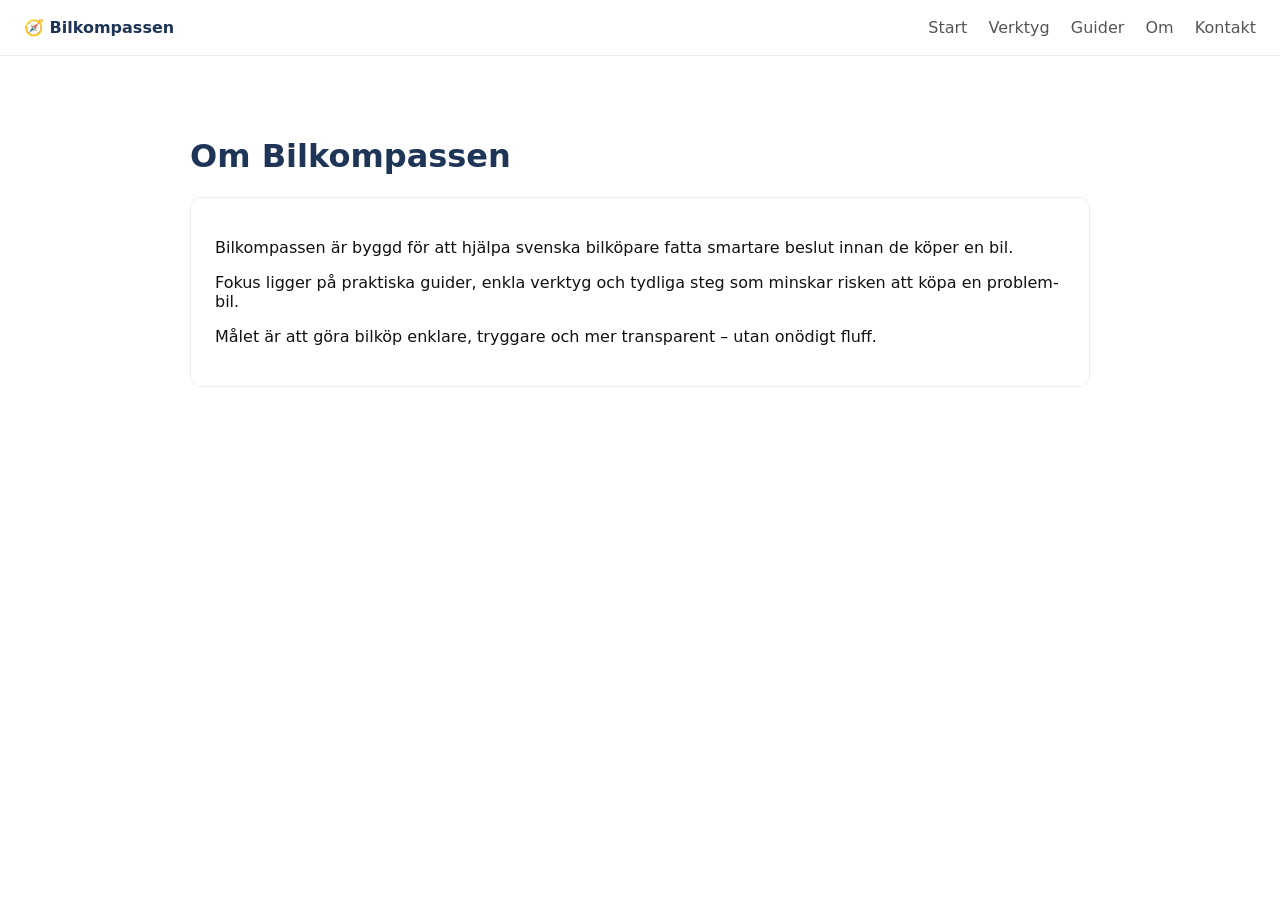
==== about.html @ 2549f486 "Create about.html" ====
<!doctype html>
<html lang="sv">
<head>
<meta charset="utf-8">
<meta name="viewport" content="width=device-width,initial-scale=1">
<title>Om – Bilkompassen</title>

<style>
body{
  margin:0;
  font-family:system-ui,Segoe UI,Arial;
  background:#fff;
  color:#111;
}
header{
  padding:18px 24px;
  border-bottom:1px solid #eee;
  display:flex;
  justify-content:space-between;
  align-items:center;
}
.logo{
  font-weight:700;
  color:#1E3557;
}
nav a{
  margin-left:16px;
  text-decoration:none;
  color:#555;
}
.container{
  max-width:900px;
  margin:40px auto;
  padding:20px;
}
h1{
  color:#1E3557;
}
.card{
  border:1px solid #eee;
  padding:24px;
  border-radius:10px;
  margin-top:20px;
}
</style>
</head>

<body>

<header>
  <div class="logo">🧭 Bilkompassen</div>
  <nav>
    <a href="index.html">Start</a>
    <a href="verktyg.html">Verktyg</a>
    <a href="guider.html">Guider</a>
    <a href="about.html">Om</a>
    <a href="contact.html">Kontakt</a>
  </nav>
</header>

<div class="container">

<h1>Om Bilkompassen</h1>

<div class="card">
<p>
Bilkompassen är byggd för att hjälpa svenska bilköpare fatta smartare beslut
innan de köper en bil.
</p>

<p>
Fokus ligger på praktiska guider, enkla verktyg och tydliga steg som minskar
risken att köpa en problem-bil.
</p>

<p>
Målet är att göra bilköp enklare, tryggare och mer transparent – utan onödigt
fluff.
</p>
</div>

</div>

</body>
</html>
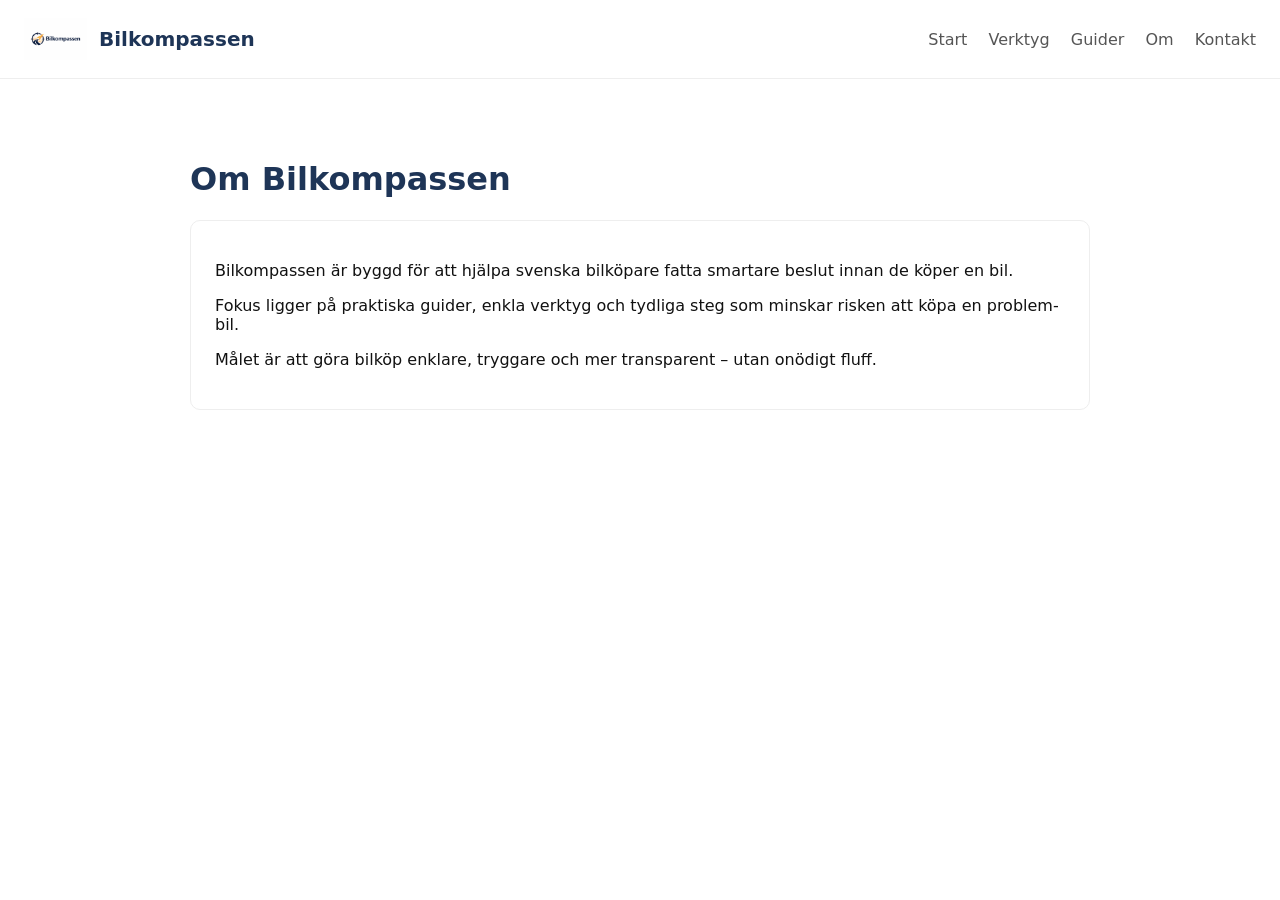
==== commit 12db46ac: "Update about.html" ====
--- a/about.html
+++ b/about.html
@@ -12,6 +12,7 @@
   background:#fff;
   color:#111;
 }
+
 header{
   padding:18px 24px;
   border-bottom:1px solid #eee;
@@ -19,23 +20,42 @@
   justify-content:space-between;
   align-items:center;
 }
-.logo{
+
+/* LOGO */
+.logo-wrap{
+  display:flex;
+  align-items:center;
+  gap:12px;
+  text-decoration:none;
+}
+
+.logo-img{
+  height:42px;
+  width:auto;
+}
+
+.logo-text{
   font-weight:700;
   color:#1E3557;
+  font-size:20px;
 }
+
 nav a{
   margin-left:16px;
   text-decoration:none;
   color:#555;
 }
+
 .container{
   max-width:900px;
   margin:40px auto;
   padding:20px;
 }
+
 h1{
   color:#1E3557;
 }
+
 .card{
   border:1px solid #eee;
   padding:24px;
@@ -48,7 +68,13 @@
 <body>
 
 <header>
-  <div class="logo">🧭 Bilkompassen</div>
+
+  <!-- LOGO -->
+  <a href="index.html" class="logo-wrap">
+    <img src="logo_trimmed.png" alt="Bilkompassen logo" class="logo-img">
+    <div class="logo-text">Bilkompassen</div>
+  </a>
+
   <nav>
     <a href="index.html">Start</a>
     <a href="verktyg.html">Verktyg</a>
@@ -56,6 +82,7 @@
     <a href="about.html">Om</a>
     <a href="contact.html">Kontakt</a>
   </nav>
+
 </header>
 
 <div class="container">
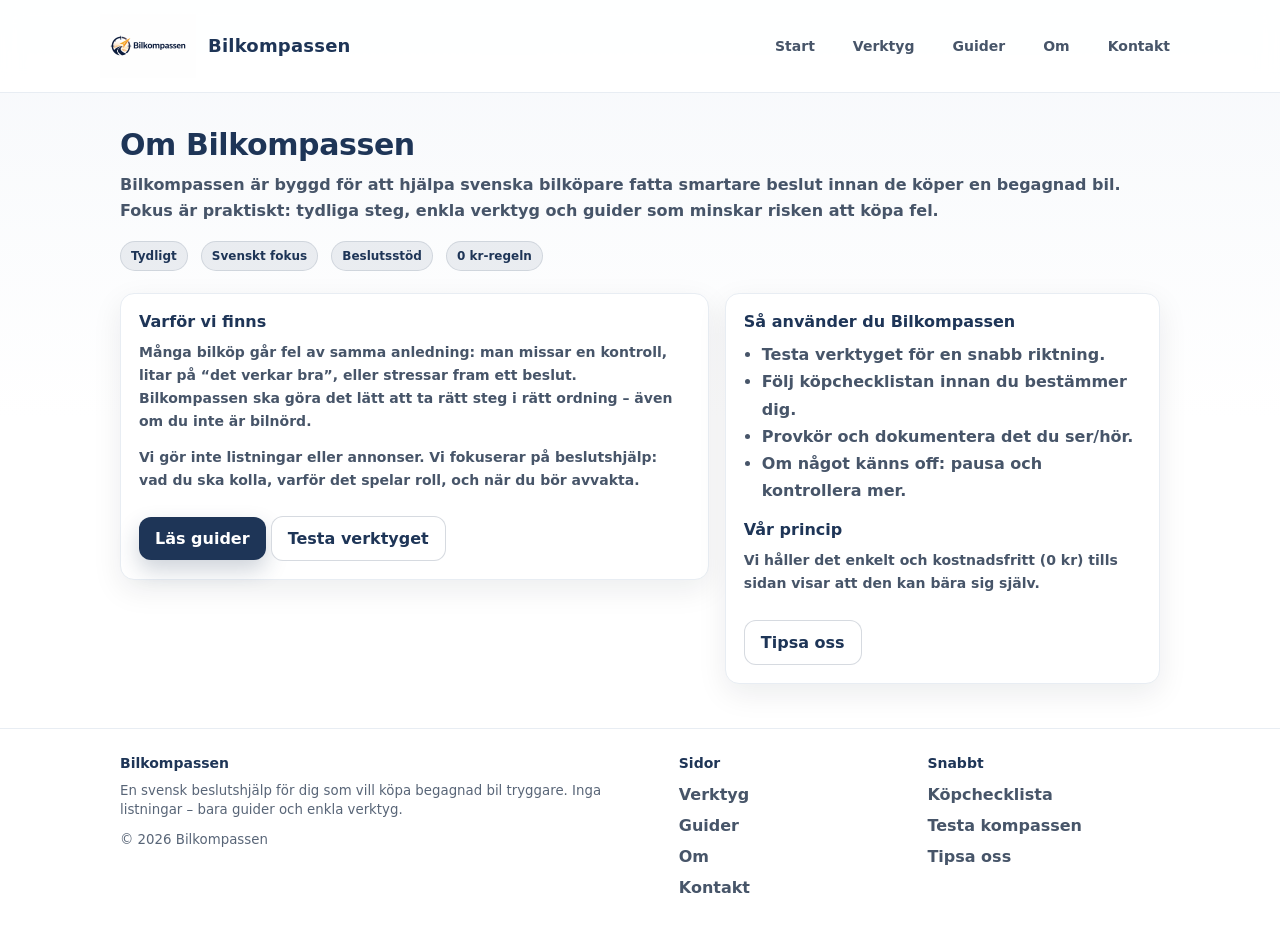
==== commit bc374419: "Update about.html" ====
--- a/about.html
+++ b/about.html
@@ -5,108 +5,434 @@
 <meta name="viewport" content="width=device-width,initial-scale=1">
 <title>Om – Bilkompassen</title>
 
+<!-- FAVICON (add files later: favicon.ico + icon-192.png + icon-512.png) -->
+<link rel="icon" href="favicon.ico">
+<link rel="apple-touch-icon" href="icon-192.png">
+<link rel="manifest" href="site.webmanifest">
+
 <style>
+:root{
+  --ink:#0f172a;
+  --muted:#475569;
+  --brand:#1E3557;
+  --accent:#E6A23C;
+  --line:#e8edf3;
+  --bg:#ffffff;
+  --soft:#f6f8fb;
+  --card:#ffffff;
+  --shadow: 0 10px 30px rgba(15,23,42,.08);
+  --radius:14px;
+}
+
+*{ box-sizing:border-box; }
 body{
   margin:0;
   font-family:system-ui,Segoe UI,Arial;
-  background:#fff;
-  color:#111;
-}
-
-header{
-  padding:18px 24px;
-  border-bottom:1px solid #eee;
+  background:linear-gradient(180deg, var(--soft) 0%, var(--bg) 45%);
+  color:var(--ink);
+}
+
+.container{
+  max-width:1080px;
+  margin:0 auto;
+  padding:0 20px;
+}
+
+/* HEADER */
+.site-header{
+  position:sticky;
+  top:0;
+  z-index:50;
+  background:rgba(255,255,255,.9);
+  backdrop-filter:saturate(140%) blur(10px);
+  border-bottom:1px solid var(--line);
+}
+
+.header-inner{
   display:flex;
+  align-items:center;
   justify-content:space-between;
-  align-items:center;
-}
-
-/* LOGO */
+  padding:14px 0;
+  gap:14px;
+}
+
 .logo-wrap{
   display:flex;
   align-items:center;
   gap:12px;
   text-decoration:none;
+  min-width: 180px;
 }
 
 .logo-img{
-  height:42px;
+  height:64px;
   width:auto;
+  display:block;
 }
 
 .logo-text{
+  font-weight:800;
+  color:var(--brand);
+  font-size:18px;
+  line-height:1;
+  letter-spacing:.2px;
+}
+
+.nav{
+  display:flex;
+  align-items:center;
+  gap:18px;
+}
+
+.nav a{
+  text-decoration:none;
+  color:var(--muted);
+  font-weight:600;
+  font-size:14px;
+  padding:10px 10px;
+  border-radius:10px;
+}
+
+.nav a:hover{
+  background:var(--soft);
+  color:var(--brand);
+}
+
+/* Burger */
+.burger{
+  display:none;
+  border:1px solid var(--line);
+  background:#fff;
+  border-radius:12px;
+  padding:10px 12px;
+  cursor:pointer;
+  box-shadow:0 6px 18px rgba(15,23,42,.06);
+}
+
+.burger-lines{
+  display:flex;
+  flex-direction:column;
+  gap:5px;
+}
+
+.burger-lines span{
+  width:22px;
+  height:2px;
+  background:var(--brand);
+  display:block;
+  border-radius:2px;
+}
+
+/* Mobile menu panel */
+.mobile-nav{
+  display:none;
+  border-top:1px solid var(--line);
+  background:#fff;
+}
+
+.mobile-nav-inner{
+  padding:12px 0;
+  display:flex;
+  flex-direction:column;
+  gap:6px;
+}
+
+.mobile-nav a{
+  text-decoration:none;
+  color:var(--muted);
   font-weight:700;
-  color:#1E3557;
-  font-size:20px;
-}
-
-nav a{
-  margin-left:16px;
-  text-decoration:none;
-  color:#555;
-}
-
-.container{
-  max-width:900px;
-  margin:40px auto;
-  padding:20px;
-}
-
-h1{
-  color:#1E3557;
+  padding:12px 12px;
+  border-radius:12px;
+}
+
+.mobile-nav a:hover{
+  background:var(--soft);
+  color:var(--brand);
+}
+
+/* PAGE */
+.page{
+  padding:34px 0 44px;
+}
+
+.page-title{
+  margin:0 0 10px;
+  color:var(--brand);
+  font-weight:900;
+  letter-spacing:-.4px;
+  font-size:30px;
+}
+
+.lead{
+  margin:0 0 18px;
+  color:var(--muted);
+  line-height:1.6;
+  font-weight:600;
+}
+
+.grid-2{
+  display:grid;
+  grid-template-columns: 1.15fr .85fr;
+  gap:16px;
+  align-items:start;
 }
 
 .card{
-  border:1px solid #eee;
-  padding:24px;
-  border-radius:10px;
-  margin-top:20px;
+  background:var(--card);
+  border:1px solid var(--line);
+  border-radius:var(--radius);
+  padding:18px;
+  box-shadow:var(--shadow);
+}
+
+.card h2{
+  margin:0 0 10px;
+  color:var(--brand);
+  font-size:16px;
+  font-weight:900;
+}
+
+.card p{
+  margin:0 0 12px;
+  color:var(--muted);
+  line-height:1.65;
+  font-weight:600;
+  font-size:14px;
+}
+
+.card p:last-child{ margin-bottom:0; }
+
+.pill{
+  display:inline-block;
+  font-size:12px;
+  font-weight:900;
+  color:var(--brand);
+  background:rgba(30,53,87,.08);
+  border:1px solid rgba(30,53,87,.12);
+  padding:7px 10px;
+  border-radius:999px;
+  margin:0 8px 8px 0;
+}
+
+.list{
+  margin:10px 0 0;
+  padding-left:18px;
+  line-height:1.7;
+  color:var(--muted);
+  font-weight:600;
+}
+
+.btn{
+  display:inline-flex;
+  align-items:center;
+  justify-content:center;
+  gap:10px;
+  margin-top:12px;
+  padding:12px 16px;
+  background:var(--brand);
+  color:#fff;
+  text-decoration:none;
+  border-radius:12px;
+  font-weight:900;
+  box-shadow:0 10px 22px rgba(30,53,87,.22);
+}
+
+.btn-ghost{
+  display:inline-flex;
+  align-items:center;
+  justify-content:center;
+  gap:10px;
+  margin-top:12px;
+  padding:12px 16px;
+  background:#fff;
+  color:var(--brand);
+  text-decoration:none;
+  border-radius:12px;
+  font-weight:900;
+  border:1px solid rgba(30,53,87,.18);
+}
+
+/* FOOTER */
+.footer{
+  border-top:1px solid var(--line);
+  background:#fff;
+  padding:26px 0;
+  color:var(--muted);
+}
+
+.footer-grid{
+  display:grid;
+  grid-template-columns: 1.4fr .6fr .6fr;
+  gap:16px;
+  align-items:start;
+}
+
+.footer h4{
+  margin:0 0 8px;
+  color:var(--brand);
+  font-size:14px;
+  font-weight:900;
+}
+
+.footer a{
+  color:var(--muted);
+  text-decoration:none;
+  font-weight:700;
+  display:block;
+  padding:6px 0;
+}
+
+.footer a:hover{ color:var(--brand); }
+
+.footer small{
+  display:block;
+  margin-top:10px;
+  opacity:.9;
+  line-height:1.5;
+}
+
+/* Responsive */
+@media (max-width: 920px){
+  .grid-2{ grid-template-columns:1fr; }
+}
+
+@media (max-width: 860px){
+  .nav{ display:none; }
+  .burger{ display:inline-flex; align-items:center; justify-content:center; }
+  .logo-img{ height:58px; }
+}
+
+@media (max-width: 420px){
+  .logo-text{ display:none; }
+  .logo-img{ height:56px; }
 }
 </style>
 </head>
 
 <body>
 
-<header>
-
-  <!-- LOGO -->
-  <a href="index.html" class="logo-wrap">
-    <img src="logo_trimmed.png" alt="Bilkompassen logo" class="logo-img">
-    <div class="logo-text">Bilkompassen</div>
-  </a>
-
-  <nav>
-    <a href="index.html">Start</a>
-    <a href="verktyg.html">Verktyg</a>
-    <a href="guider.html">Guider</a>
-    <a href="about.html">Om</a>
-    <a href="contact.html">Kontakt</a>
-  </nav>
-
+<header class="site-header">
+  <div class="container header-inner">
+    <a href="index.html" class="logo-wrap">
+      <img src="logo_trimmed.png" alt="Bilkompassen logo" class="logo-img">
+      <div class="logo-text">Bilkompassen</div>
+    </a>
+
+    <nav class="nav" aria-label="Huvudmeny">
+      <a href="index.html">Start</a>
+      <a href="verktyg.html">Verktyg</a>
+      <a href="guider.html">Guider</a>
+      <a href="about.html">Om</a>
+      <a href="contact.html">Kontakt</a>
+    </nav>
+
+    <button class="burger" id="burgerBtn" aria-label="Öppna meny" aria-expanded="false">
+      <span class="burger-lines" aria-hidden="true">
+        <span></span><span></span><span></span>
+      </span>
+    </button>
+  </div>
+
+  <div class="mobile-nav" id="mobileNav">
+    <div class="container mobile-nav-inner">
+      <a href="index.html">Start</a>
+      <a href="verktyg.html">Verktyg</a>
+      <a href="guider.html">Guider</a>
+      <a href="about.html">Om</a>
+      <a href="contact.html">Kontakt</a>
+    </div>
+  </div>
 </header>
 
-<div class="container">
-
-<h1>Om Bilkompassen</h1>
-
-<div class="card">
-<p>
-Bilkompassen är byggd för att hjälpa svenska bilköpare fatta smartare beslut
-innan de köper en bil.
-</p>
-
-<p>
-Fokus ligger på praktiska guider, enkla verktyg och tydliga steg som minskar
-risken att köpa en problem-bil.
-</p>
-
-<p>
-Målet är att göra bilköp enklare, tryggare och mer transparent – utan onödigt
-fluff.
-</p>
-</div>
-
-</div>
+<main class="page">
+  <div class="container">
+    <h1 class="page-title">Om Bilkompassen</h1>
+    <p class="lead">Bilkompassen är byggd för att hjälpa svenska bilköpare fatta smartare beslut innan de köper en begagnad bil. Fokus är praktiskt: tydliga steg, enkla verktyg och guider som minskar risken att köpa fel.</p>
+
+    <div style="margin:8px 0 14px;">
+      <span class="pill">Tydligt</span>
+      <span class="pill">Svenskt fokus</span>
+      <span class="pill">Beslutsstöd</span>
+      <span class="pill">0 kr-regeln</span>
+    </div>
+
+    <div class="grid-2">
+      <section class="card">
+        <h2>Varför vi finns</h2>
+        <p>
+          Många bilköp går fel av samma anledning: man missar en kontroll, litar på “det verkar bra”, eller stressar fram ett beslut.
+          Bilkompassen ska göra det lätt att ta rätt steg i rätt ordning – även om du inte är bilnörd.
+        </p>
+        <p>
+          Vi gör inte listningar eller annonser. Vi fokuserar på beslutshjälp: vad du ska kolla, varför det spelar roll, och när du bör avvakta.
+        </p>
+
+        <a class="btn" href="guider.html">Läs guider</a>
+        <a class="btn-ghost" href="verktyg.html">Testa verktyget</a>
+      </section>
+
+      <aside class="card">
+        <h2>Så använder du Bilkompassen</h2>
+        <ul class="list">
+          <li>Testa verktyget för en snabb riktning.</li>
+          <li>Följ köpchecklistan innan du bestämmer dig.</li>
+          <li>Provkör och dokumentera det du ser/hör.</li>
+          <li>Om något känns off: pausa och kontrollera mer.</li>
+        </ul>
+
+        <h2 style="margin-top:16px;">Vår princip</h2>
+        <p>
+          Vi håller det enkelt och kostnadsfritt (0 kr) tills sidan visar att den kan bära sig själv.
+        </p>
+
+        <a class="btn-ghost" href="contact.html">Tipsa oss</a>
+      </aside>
+    </div>
+  </div>
+</main>
+
+<footer class="footer">
+  <div class="container footer-grid">
+    <div>
+      <h4>Bilkompassen</h4>
+      <small>
+        En svensk beslutshjälp för dig som vill köpa begagnad bil tryggare.
+        Inga listningar – bara guider och enkla verktyg.
+      </small>
+      <small>© <span id="year"></span> Bilkompassen</small>
+    </div>
+
+    <div>
+      <h4>Sidor</h4>
+      <a href="verktyg.html">Verktyg</a>
+      <a href="guider.html">Guider</a>
+      <a href="about.html">Om</a>
+      <a href="contact.html">Kontakt</a>
+    </div>
+
+    <div>
+      <h4>Snabbt</h4>
+      <a href="guider.html">Köpchecklista</a>
+      <a href="verktyg.html">Testa kompassen</a>
+      <a href="contact.html">Tipsa oss</a>
+    </div>
+  </div>
+</footer>
+
+<script>
+/* Burger toggle */
+const burgerBtn = document.getElementById("burgerBtn");
+const mobileNav = document.getElementById("mobileNav");
+
+burgerBtn.addEventListener("click", () => {
+  const isOpen = mobileNav.style.display === "block";
+  mobileNav.style.display = isOpen ? "none" : "block";
+  burgerBtn.setAttribute("aria-expanded", String(!isOpen));
+});
+
+/* Footer year */
+document.getElementById("year").textContent = new Date().getFullYear();
+</script>
 
 </body>
 </html>
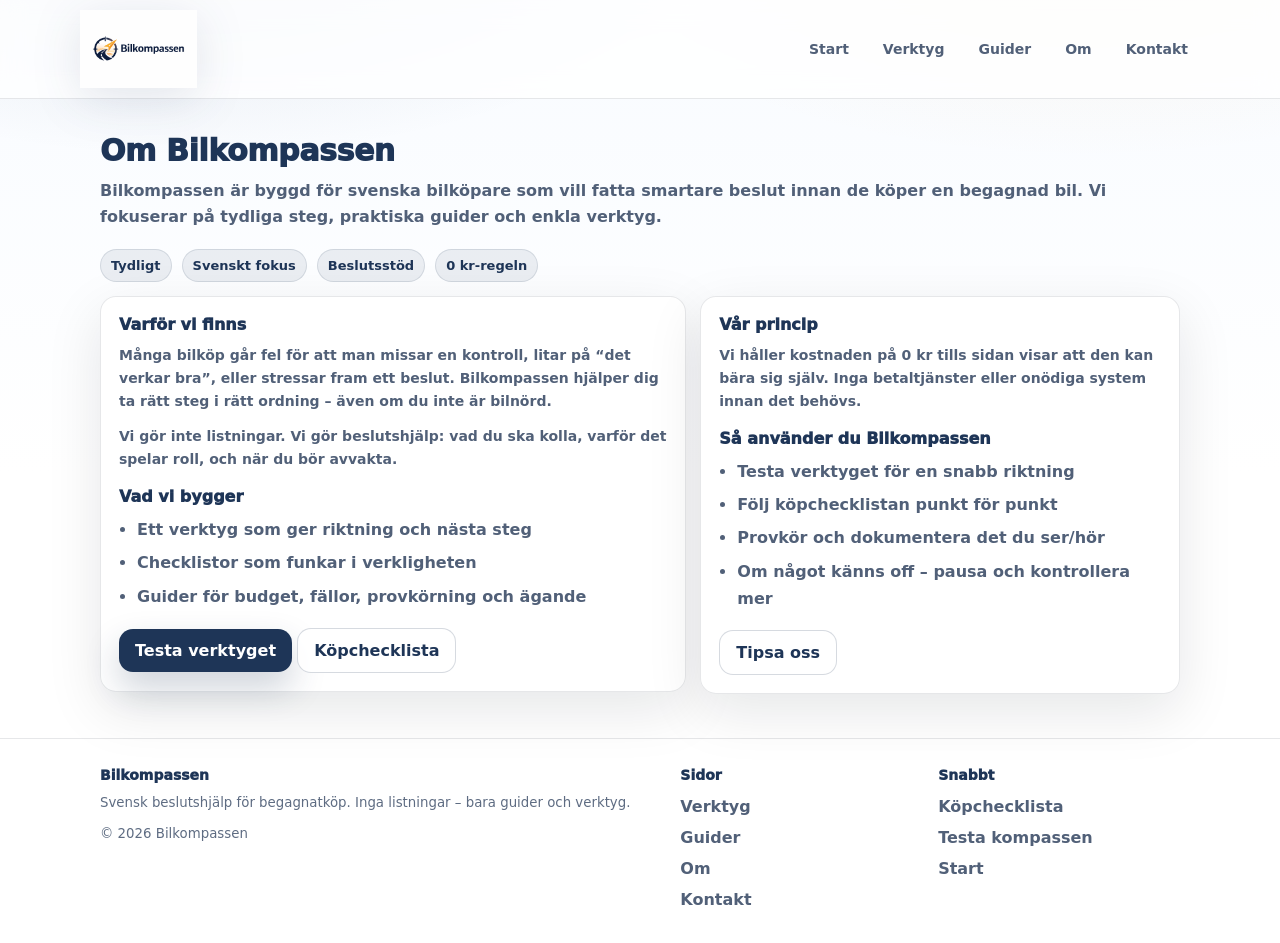
==== commit e1d27c69: "Update about.html" ====
--- a/about.html
+++ b/about.html
@@ -5,307 +5,153 @@
 <meta name="viewport" content="width=device-width,initial-scale=1">
 <title>Om – Bilkompassen</title>
 
-<!-- FAVICON (add files later: favicon.ico + icon-192.png + icon-512.png) -->
 <link rel="icon" href="favicon.ico">
 <link rel="apple-touch-icon" href="icon-192.png">
 <link rel="manifest" href="site.webmanifest">
 
 <style>
 :root{
-  --ink:#0f172a;
-  --muted:#475569;
+  --ink:#0b1220;
+  --muted:#516078;
   --brand:#1E3557;
   --accent:#E6A23C;
-  --line:#e8edf3;
-  --bg:#ffffff;
-  --soft:#f6f8fb;
-  --card:#ffffff;
-  --shadow: 0 10px 30px rgba(15,23,42,.08);
-  --radius:14px;
+  --line:rgba(15,23,42,.10);
+  --shadow: 0 18px 55px rgba(10,18,32,.10);
+  --radius:16px;
 }
 
 *{ box-sizing:border-box; }
 body{
   margin:0;
-  font-family:system-ui,Segoe UI,Arial;
-  background:linear-gradient(180deg, var(--soft) 0%, var(--bg) 45%);
+  font-family:system-ui,-apple-system,Segoe UI,Arial;
   color:var(--ink);
-}
-
-.container{
-  max-width:1080px;
-  margin:0 auto;
-  padding:0 20px;
-}
+  background:
+    radial-gradient(900px 420px at 15% -10%, rgba(30,53,87,.12), transparent 60%),
+    radial-gradient(900px 420px at 85% -10%, rgba(230,162,60,.10), transparent 60%),
+    linear-gradient(180deg, #f8fbff 0%, #ffffff 50%);
+}
+.container{ max-width:1120px; margin:0 auto; padding:0 20px; }
 
 /* HEADER */
 .site-header{
-  position:sticky;
-  top:0;
-  z-index:50;
-  background:rgba(255,255,255,.9);
-  backdrop-filter:saturate(140%) blur(10px);
+  position:sticky; top:0; z-index:50;
+  background:rgba(255,255,255,.82);
+  backdrop-filter:saturate(160%) blur(12px);
   border-bottom:1px solid var(--line);
 }
-
 .header-inner{
-  display:flex;
-  align-items:center;
-  justify-content:space-between;
-  padding:14px 0;
-  gap:14px;
-}
-
-.logo-wrap{
-  display:flex;
-  align-items:center;
-  gap:12px;
-  text-decoration:none;
-  min-width: 180px;
-}
-
+  display:flex; align-items:center; justify-content:space-between;
+  padding:10px 0; gap:14px;
+}
+.logo-wrap{ display:flex; align-items:center; text-decoration:none; }
 .logo-img{
-  height:64px;
-  width:auto;
-  display:block;
-}
-
-.logo-text{
-  font-weight:800;
-  color:var(--brand);
-  font-size:18px;
-  line-height:1;
-  letter-spacing:.2px;
-}
-
-.nav{
-  display:flex;
-  align-items:center;
-  gap:18px;
-}
-
+  height:78px; width:auto; display:block;
+  filter: drop-shadow(0 10px 24px rgba(30,53,87,.12));
+}
+.nav{ display:flex; align-items:center; gap:10px; }
 .nav a{
   text-decoration:none;
   color:var(--muted);
-  font-weight:600;
+  font-weight:700;
   font-size:14px;
-  padding:10px 10px;
-  border-radius:10px;
-}
-
-.nav a:hover{
-  background:var(--soft);
-  color:var(--brand);
-}
-
-/* Burger */
+  padding:10px 12px;
+  border-radius:12px;
+  transition:.15s ease;
+}
+.nav a:hover{ background: rgba(30,53,87,.08); color:var(--brand); transform: translateY(-1px); }
+
 .burger{
   display:none;
   border:1px solid var(--line);
   background:#fff;
-  border-radius:12px;
+  border-radius:14px;
   padding:10px 12px;
   cursor:pointer;
-  box-shadow:0 6px 18px rgba(15,23,42,.06);
-}
-
-.burger-lines{
-  display:flex;
-  flex-direction:column;
-  gap:5px;
-}
-
-.burger-lines span{
-  width:22px;
-  height:2px;
-  background:var(--brand);
-  display:block;
-  border-radius:2px;
-}
-
-/* Mobile menu panel */
-.mobile-nav{
-  display:none;
-  border-top:1px solid var(--line);
-  background:#fff;
-}
-
-.mobile-nav-inner{
-  padding:12px 0;
-  display:flex;
-  flex-direction:column;
-  gap:6px;
-}
-
+  box-shadow: 0 10px 26px rgba(10,18,32,.08);
+}
+.burger-lines{ display:flex; flex-direction:column; gap:5px; }
+.burger-lines span{ width:22px; height:2px; background:var(--brand); border-radius:2px; display:block; }
+
+.mobile-nav{ display:none; border-top:1px solid var(--line); background:#fff; }
+.mobile-nav-inner{ padding:12px 0; display:flex; flex-direction:column; gap:6px; }
 .mobile-nav a{
-  text-decoration:none;
-  color:var(--muted);
-  font-weight:700;
-  padding:12px 12px;
-  border-radius:12px;
-}
-
-.mobile-nav a:hover{
-  background:var(--soft);
-  color:var(--brand);
-}
+  text-decoration:none; color:var(--muted); font-weight:800;
+  padding:12px 12px; border-radius:14px;
+}
+.mobile-nav a:hover{ background:rgba(30,53,87,.08); color:var(--brand); }
 
 /* PAGE */
-.page{
-  padding:34px 0 44px;
-}
-
-.page-title{
-  margin:0 0 10px;
-  color:var(--brand);
-  font-weight:900;
-  letter-spacing:-.4px;
-  font-size:30px;
-}
-
-.lead{
-  margin:0 0 18px;
-  color:var(--muted);
-  line-height:1.6;
-  font-weight:600;
-}
-
-.grid-2{
-  display:grid;
-  grid-template-columns: 1.15fr .85fr;
-  gap:16px;
-  align-items:start;
-}
-
+.page{ padding:34px 0 44px; }
+.page-title{ margin:0 0 10px; color:var(--brand); font-weight:1000; letter-spacing:-.4px; font-size:30px; }
+.lead{ margin:0 0 18px; color:var(--muted); line-height:1.65; font-weight:650; }
+
+.grid-2{ display:grid; grid-template-columns: 1.1fr .9fr; gap:14px; align-items:start; }
 .card{
-  background:var(--card);
+  background: rgba(255,255,255,.92);
   border:1px solid var(--line);
   border-radius:var(--radius);
   padding:18px;
-  box-shadow:var(--shadow);
-}
-
-.card h2{
-  margin:0 0 10px;
-  color:var(--brand);
-  font-size:16px;
-  font-weight:900;
-}
-
-.card p{
-  margin:0 0 12px;
-  color:var(--muted);
-  line-height:1.65;
-  font-weight:600;
-  font-size:14px;
-}
-
+  box-shadow: var(--shadow);
+}
+.card h2{ margin:0 0 10px; color:var(--brand); font-size:16px; font-weight:1000; }
+.card p{ margin:0 0 12px; color:var(--muted); line-height:1.65; font-weight:650; font-size:14px; }
 .card p:last-child{ margin-bottom:0; }
 
+.pill-row{ display:flex; flex-wrap:wrap; gap:10px; margin:10px 0 14px; }
 .pill{
-  display:inline-block;
-  font-size:12px;
+  font-size:13px;
   font-weight:900;
   color:var(--brand);
-  background:rgba(30,53,87,.08);
+  background: rgba(30,53,87,.08);
   border:1px solid rgba(30,53,87,.12);
-  padding:7px 10px;
+  padding:8px 10px;
   border-radius:999px;
-  margin:0 8px 8px 0;
-}
-
-.list{
-  margin:10px 0 0;
-  padding-left:18px;
-  line-height:1.7;
-  color:var(--muted);
-  font-weight:600;
-}
+}
+
+ul{ margin:10px 0 0; padding-left:18px; line-height:1.7; color:var(--muted); font-weight:650; }
+li{ margin:6px 0; }
 
 .btn{
-  display:inline-flex;
-  align-items:center;
-  justify-content:center;
-  gap:10px;
+  display:inline-flex; align-items:center; justify-content:center; gap:10px;
   margin-top:12px;
   padding:12px 16px;
-  background:var(--brand);
+  background: var(--brand);
   color:#fff;
   text-decoration:none;
-  border-radius:12px;
+  border-radius:14px;
   font-weight:900;
-  box-shadow:0 10px 22px rgba(30,53,87,.22);
-}
+  box-shadow: 0 16px 34px rgba(30,53,87,.22);
+  transition: transform .15s ease;
+}
+.btn:hover{ transform: translateY(-1px); }
 
 .btn-ghost{
-  display:inline-flex;
-  align-items:center;
-  justify-content:center;
-  gap:10px;
+  display:inline-flex; align-items:center; justify-content:center; gap:10px;
   margin-top:12px;
   padding:12px 16px;
-  background:#fff;
-  color:var(--brand);
+  background: rgba(255,255,255,.85);
+  color: var(--brand);
   text-decoration:none;
-  border-radius:12px;
+  border-radius:14px;
   font-weight:900;
   border:1px solid rgba(30,53,87,.18);
 }
 
 /* FOOTER */
-.footer{
-  border-top:1px solid var(--line);
-  background:#fff;
-  padding:26px 0;
-  color:var(--muted);
-}
-
-.footer-grid{
-  display:grid;
-  grid-template-columns: 1.4fr .6fr .6fr;
-  gap:16px;
-  align-items:start;
-}
-
-.footer h4{
-  margin:0 0 8px;
-  color:var(--brand);
-  font-size:14px;
-  font-weight:900;
-}
-
-.footer a{
-  color:var(--muted);
-  text-decoration:none;
-  font-weight:700;
-  display:block;
-  padding:6px 0;
-}
-
+.footer{ border-top:1px solid var(--line); background: rgba(255,255,255,.86); padding:28px 0; }
+.footer-grid{ display:grid; grid-template-columns: 1.4fr .6fr .6fr; gap:16px; }
+.footer h4{ margin:0 0 8px; color:var(--brand); font-size:14px; font-weight:1000; }
+.footer a{ color:var(--muted); text-decoration:none; font-weight:800; display:block; padding:6px 0; }
 .footer a:hover{ color:var(--brand); }
-
-.footer small{
-  display:block;
-  margin-top:10px;
-  opacity:.9;
-  line-height:1.5;
-}
+.footer small{ display:block; margin-top:10px; opacity:.92; line-height:1.55; color:var(--muted); }
 
 /* Responsive */
-@media (max-width: 920px){
-  .grid-2{ grid-template-columns:1fr; }
-}
-
+@media (max-width: 920px){ .grid-2{ grid-template-columns:1fr; } }
 @media (max-width: 860px){
-  .nav{ display:none; }
-  .burger{ display:inline-flex; align-items:center; justify-content:center; }
-  .logo-img{ height:58px; }
-}
-
-@media (max-width: 420px){
-  .logo-text{ display:none; }
-  .logo-img{ height:56px; }
-}
+  .nav{ display:none; } .burger{ display:inline-flex; }
+  .logo-img{ height:72px; }
+}
+@media (max-width: 420px){ .logo-img{ height:68px; } }
 </style>
 </head>
 
@@ -313,9 +159,8 @@
 
 <header class="site-header">
   <div class="container header-inner">
-    <a href="index.html" class="logo-wrap">
-      <img src="logo_trimmed.png" alt="Bilkompassen logo" class="logo-img">
-      <div class="logo-text">Bilkompassen</div>
+    <a href="index.html" class="logo-wrap" aria-label="Bilkompassen hem">
+      <img src="logo_trimmed.png" alt="Bilkompassen" class="logo-img">
     </a>
 
     <nav class="nav" aria-label="Huvudmeny">
@@ -347,9 +192,9 @@
 <main class="page">
   <div class="container">
     <h1 class="page-title">Om Bilkompassen</h1>
-    <p class="lead">Bilkompassen är byggd för att hjälpa svenska bilköpare fatta smartare beslut innan de köper en begagnad bil. Fokus är praktiskt: tydliga steg, enkla verktyg och guider som minskar risken att köpa fel.</p>
-
-    <div style="margin:8px 0 14px;">
+    <p class="lead">Bilkompassen är byggd för svenska bilköpare som vill fatta smartare beslut innan de köper en begagnad bil. Vi fokuserar på tydliga steg, praktiska guider och enkla verktyg.</p>
+
+    <div class="pill-row">
       <span class="pill">Tydligt</span>
       <span class="pill">Svenskt fokus</span>
       <span class="pill">Beslutsstöd</span>
@@ -360,30 +205,38 @@
       <section class="card">
         <h2>Varför vi finns</h2>
         <p>
-          Många bilköp går fel av samma anledning: man missar en kontroll, litar på “det verkar bra”, eller stressar fram ett beslut.
-          Bilkompassen ska göra det lätt att ta rätt steg i rätt ordning – även om du inte är bilnörd.
+          Många bilköp går fel för att man missar en kontroll, litar på “det verkar bra”, eller stressar fram ett beslut.
+          Bilkompassen hjälper dig ta rätt steg i rätt ordning – även om du inte är bilnörd.
         </p>
         <p>
-          Vi gör inte listningar eller annonser. Vi fokuserar på beslutshjälp: vad du ska kolla, varför det spelar roll, och när du bör avvakta.
+          Vi gör inte listningar. Vi gör beslutshjälp: vad du ska kolla, varför det spelar roll, och när du bör avvakta.
         </p>
 
-        <a class="btn" href="guider.html">Läs guider</a>
-        <a class="btn-ghost" href="verktyg.html">Testa verktyget</a>
+        <h2 style="margin-top:16px;">Vad vi bygger</h2>
+        <ul>
+          <li>Ett verktyg som ger riktning och nästa steg</li>
+          <li>Checklistor som funkar i verkligheten</li>
+          <li>Guider för budget, fällor, provkörning och ägande</li>
+        </ul>
+
+        <a class="btn" href="verktyg.html">Testa verktyget</a>
+        <a class="btn-ghost" href="guider.html">Köpchecklista</a>
       </section>
 
       <aside class="card">
-        <h2>Så använder du Bilkompassen</h2>
-        <ul class="list">
-          <li>Testa verktyget för en snabb riktning.</li>
-          <li>Följ köpchecklistan innan du bestämmer dig.</li>
-          <li>Provkör och dokumentera det du ser/hör.</li>
-          <li>Om något känns off: pausa och kontrollera mer.</li>
+        <h2>Vår princip</h2>
+        <p>
+          Vi håller kostnaden på 0 kr tills sidan visar att den kan bära sig själv.
+          Inga betaltjänster eller onödiga system innan det behövs.
+        </p>
+
+        <h2 style="margin-top:16px;">Så använder du Bilkompassen</h2>
+        <ul>
+          <li>Testa verktyget för en snabb riktning</li>
+          <li>Följ köpchecklistan punkt för punkt</li>
+          <li>Provkör och dokumentera det du ser/hör</li>
+          <li>Om något känns off – pausa och kontrollera mer</li>
         </ul>
-
-        <h2 style="margin-top:16px;">Vår princip</h2>
-        <p>
-          Vi håller det enkelt och kostnadsfritt (0 kr) tills sidan visar att den kan bära sig själv.
-        </p>
 
         <a class="btn-ghost" href="contact.html">Tipsa oss</a>
       </aside>
@@ -395,13 +248,9 @@
   <div class="container footer-grid">
     <div>
       <h4>Bilkompassen</h4>
-      <small>
-        En svensk beslutshjälp för dig som vill köpa begagnad bil tryggare.
-        Inga listningar – bara guider och enkla verktyg.
-      </small>
+      <small>Svensk beslutshjälp för begagnatköp. Inga listningar – bara guider och verktyg.</small>
       <small>© <span id="year"></span> Bilkompassen</small>
     </div>
-
     <div>
       <h4>Sidor</h4>
       <a href="verktyg.html">Verktyg</a>
@@ -409,28 +258,23 @@
       <a href="about.html">Om</a>
       <a href="contact.html">Kontakt</a>
     </div>
-
     <div>
       <h4>Snabbt</h4>
       <a href="guider.html">Köpchecklista</a>
       <a href="verktyg.html">Testa kompassen</a>
-      <a href="contact.html">Tipsa oss</a>
+      <a href="index.html">Start</a>
     </div>
   </div>
 </footer>
 
 <script>
-/* Burger toggle */
 const burgerBtn = document.getElementById("burgerBtn");
 const mobileNav = document.getElementById("mobileNav");
-
 burgerBtn.addEventListener("click", () => {
   const isOpen = mobileNav.style.display === "block";
   mobileNav.style.display = isOpen ? "none" : "block";
   burgerBtn.setAttribute("aria-expanded", String(!isOpen));
 });
-
-/* Footer year */
 document.getElementById("year").textContent = new Date().getFullYear();
 </script>
 
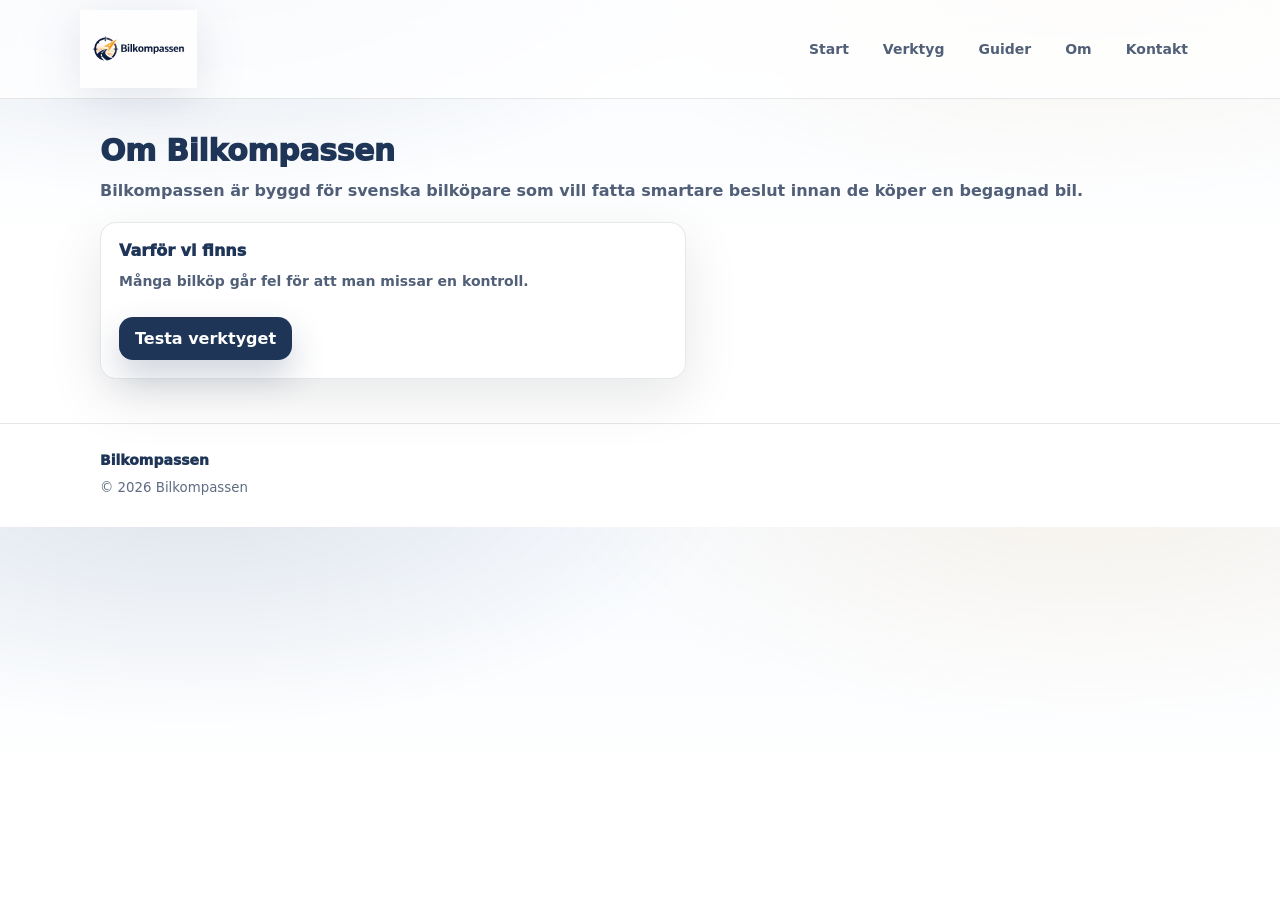
==== commit 126e6a52: "Update about.html" ====
--- a/about.html
+++ b/about.html
@@ -5,9 +5,11 @@
 <meta name="viewport" content="width=device-width,initial-scale=1">
 <title>Om – Bilkompassen</title>
 
-<link rel="icon" href="favicon.ico">
-<link rel="apple-touch-icon" href="icon-192.png">
-<link rel="manifest" href="site.webmanifest">
+<link rel="icon" href="/favicon.ico" sizes="any">
+<link rel="icon" type="image/png" href="/icon-192.png">
+<link rel="apple-touch-icon" href="/icon-192.png">
+<link rel="manifest" href="/site.webmanifest">
+<meta name="theme-color" content="#1E3557">
 
 <style>
 :root{
@@ -72,7 +74,13 @@
 .burger-lines{ display:flex; flex-direction:column; gap:5px; }
 .burger-lines span{ width:22px; height:2px; background:var(--brand); border-radius:2px; display:block; }
 
-.mobile-nav{ display:none; border-top:1px solid var(--line); background:#fff; }
+.mobile-nav{
+  display:none;
+  border-top:1px solid var(--line);
+  background:#fff;
+}
+.mobile-nav.open{ display:block; }
+
 .mobile-nav-inner{ padding:12px 0; display:flex; flex-direction:column; gap:6px; }
 .mobile-nav a{
   text-decoration:none; color:var(--muted); font-weight:800;
@@ -145,7 +153,6 @@
 .footer a:hover{ color:var(--brand); }
 .footer small{ display:block; margin-top:10px; opacity:.92; line-height:1.55; color:var(--muted); }
 
-/* Responsive */
 @media (max-width: 920px){ .grid-2{ grid-template-columns:1fr; } }
 @media (max-width: 860px){
   .nav{ display:none; } .burger{ display:inline-flex; }
@@ -159,11 +166,11 @@
 
 <header class="site-header">
   <div class="container header-inner">
-    <a href="index.html" class="logo-wrap" aria-label="Bilkompassen hem">
+    <a href="index.html" class="logo-wrap">
       <img src="logo_trimmed.png" alt="Bilkompassen" class="logo-img">
     </a>
 
-    <nav class="nav" aria-label="Huvudmeny">
+    <nav class="nav">
       <a href="index.html">Start</a>
       <a href="verktyg.html">Verktyg</a>
       <a href="guider.html">Guider</a>
@@ -171,10 +178,8 @@
       <a href="contact.html">Kontakt</a>
     </nav>
 
-    <button class="burger" id="burgerBtn" aria-label="Öppna meny" aria-expanded="false">
-      <span class="burger-lines" aria-hidden="true">
-        <span></span><span></span><span></span>
-      </span>
+    <button class="burger" id="burgerBtn">
+      <span class="burger-lines"><span></span><span></span><span></span></span>
     </button>
   </div>
 
@@ -192,54 +197,15 @@
 <main class="page">
   <div class="container">
     <h1 class="page-title">Om Bilkompassen</h1>
-    <p class="lead">Bilkompassen är byggd för svenska bilköpare som vill fatta smartare beslut innan de köper en begagnad bil. Vi fokuserar på tydliga steg, praktiska guider och enkla verktyg.</p>
-
-    <div class="pill-row">
-      <span class="pill">Tydligt</span>
-      <span class="pill">Svenskt fokus</span>
-      <span class="pill">Beslutsstöd</span>
-      <span class="pill">0 kr-regeln</span>
-    </div>
+    <p class="lead">Bilkompassen är byggd för svenska bilköpare som vill fatta smartare beslut innan de köper en begagnad bil.</p>
 
     <div class="grid-2">
       <section class="card">
         <h2>Varför vi finns</h2>
-        <p>
-          Många bilköp går fel för att man missar en kontroll, litar på “det verkar bra”, eller stressar fram ett beslut.
-          Bilkompassen hjälper dig ta rätt steg i rätt ordning – även om du inte är bilnörd.
-        </p>
-        <p>
-          Vi gör inte listningar. Vi gör beslutshjälp: vad du ska kolla, varför det spelar roll, och när du bör avvakta.
-        </p>
-
-        <h2 style="margin-top:16px;">Vad vi bygger</h2>
-        <ul>
-          <li>Ett verktyg som ger riktning och nästa steg</li>
-          <li>Checklistor som funkar i verkligheten</li>
-          <li>Guider för budget, fällor, provkörning och ägande</li>
-        </ul>
+        <p>Många bilköp går fel för att man missar en kontroll.</p>
 
         <a class="btn" href="verktyg.html">Testa verktyget</a>
-        <a class="btn-ghost" href="guider.html">Köpchecklista</a>
       </section>
-
-      <aside class="card">
-        <h2>Vår princip</h2>
-        <p>
-          Vi håller kostnaden på 0 kr tills sidan visar att den kan bära sig själv.
-          Inga betaltjänster eller onödiga system innan det behövs.
-        </p>
-
-        <h2 style="margin-top:16px;">Så använder du Bilkompassen</h2>
-        <ul>
-          <li>Testa verktyget för en snabb riktning</li>
-          <li>Följ köpchecklistan punkt för punkt</li>
-          <li>Provkör och dokumentera det du ser/hör</li>
-          <li>Om något känns off – pausa och kontrollera mer</li>
-        </ul>
-
-        <a class="btn-ghost" href="contact.html">Tipsa oss</a>
-      </aside>
     </div>
   </div>
 </main>
@@ -248,34 +214,22 @@
   <div class="container footer-grid">
     <div>
       <h4>Bilkompassen</h4>
-      <small>Svensk beslutshjälp för begagnatköp. Inga listningar – bara guider och verktyg.</small>
       <small>© <span id="year"></span> Bilkompassen</small>
     </div>
-    <div>
-      <h4>Sidor</h4>
-      <a href="verktyg.html">Verktyg</a>
-      <a href="guider.html">Guider</a>
-      <a href="about.html">Om</a>
-      <a href="contact.html">Kontakt</a>
-    </div>
-    <div>
-      <h4>Snabbt</h4>
-      <a href="guider.html">Köpchecklista</a>
-      <a href="verktyg.html">Testa kompassen</a>
-      <a href="index.html">Start</a>
-    </div>
   </div>
 </footer>
 
 <script>
-const burgerBtn = document.getElementById("burgerBtn");
-const mobileNav = document.getElementById("mobileNav");
-burgerBtn.addEventListener("click", () => {
-  const isOpen = mobileNav.style.display === "block";
-  mobileNav.style.display = isOpen ? "none" : "block";
-  burgerBtn.setAttribute("aria-expanded", String(!isOpen));
-});
-document.getElementById("year").textContent = new Date().getFullYear();
+const burgerBtn=document.getElementById("burgerBtn");
+const mobileNav=document.getElementById("mobileNav");
+if(burgerBtn && mobileNav){
+  burgerBtn.addEventListener("click",()=>{
+    mobileNav.classList.toggle("open");
+  });
+}
+
+const yearEl=document.getElementById("year");
+if(yearEl){ yearEl.textContent=new Date().getFullYear(); }
 </script>
 
 </body>
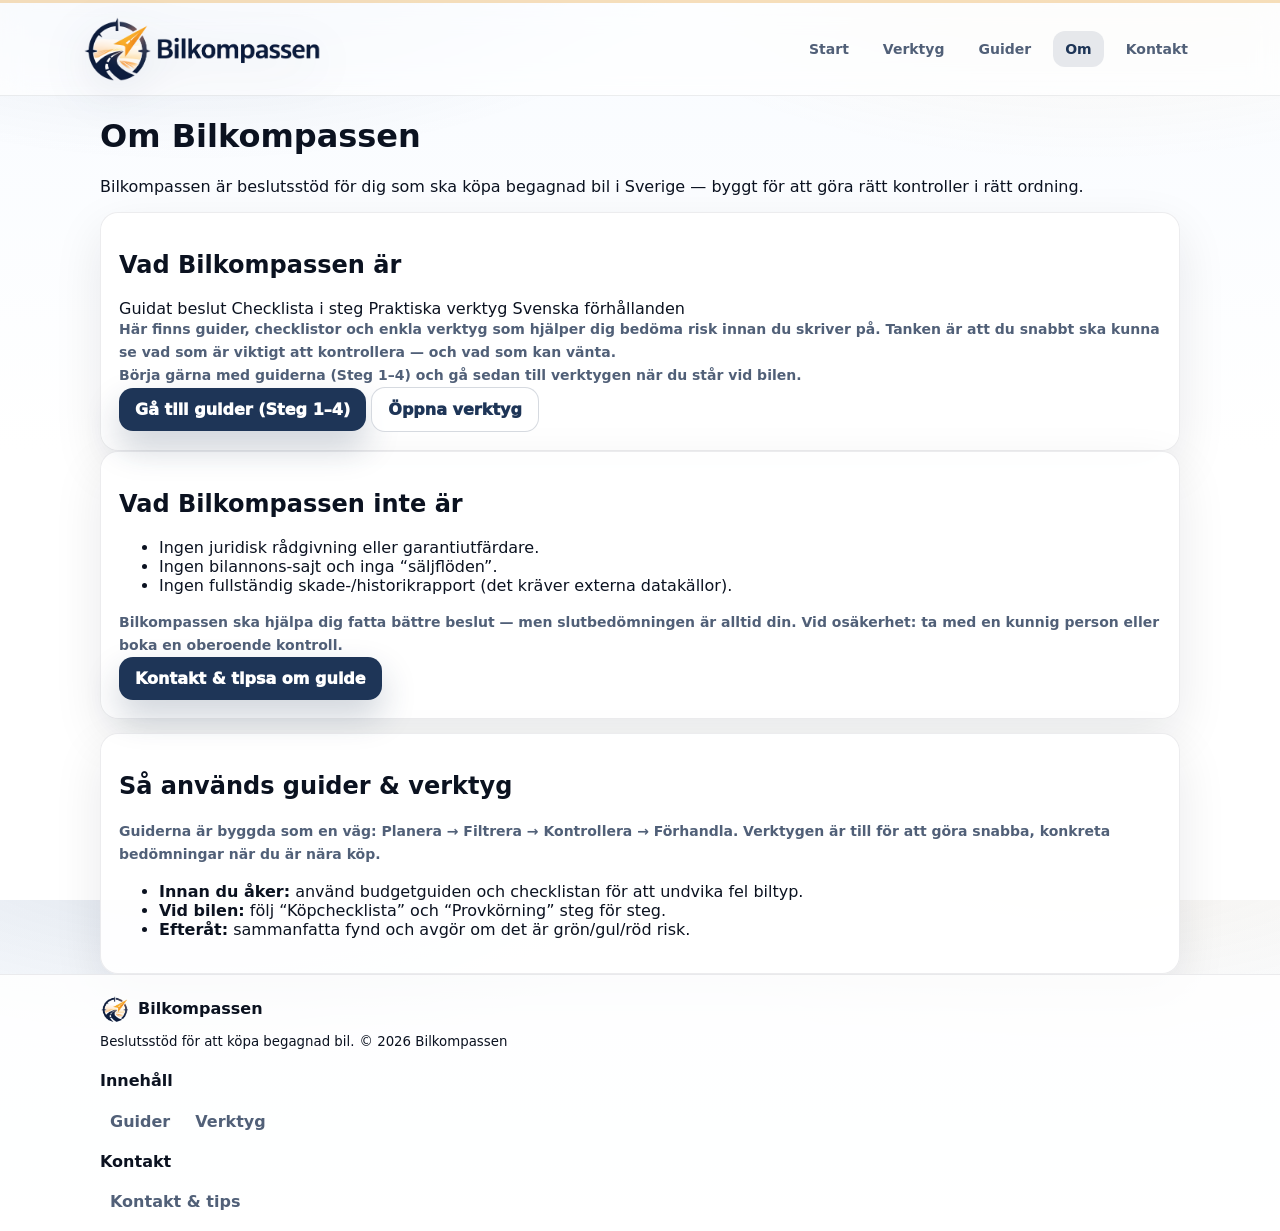
==== commit c16d4b74: "Update about.html" ====
--- a/about.html
+++ b/about.html
@@ -1,236 +1,146 @@
 <!doctype html>
 <html lang="sv">
 <head>
-<meta charset="utf-8">
-<meta name="viewport" content="width=device-width,initial-scale=1">
-<title>Om – Bilkompassen</title>
+  <meta charset="utf-8">
+  <meta name="viewport" content="width=device-width,initial-scale=1">
+  <title>Om – Bilkompassen</title>
 
-<link rel="icon" href="/favicon.ico" sizes="any">
-<link rel="icon" type="image/png" href="/icon-192.png">
-<link rel="apple-touch-icon" href="/icon-192.png">
-<link rel="manifest" href="/site.webmanifest">
-<meta name="theme-color" content="#1E3557">
+  <link rel="icon" href="/favicon.ico" sizes="any">
+  <link rel="icon" type="image/png" href="/icon-192.png">
+  <link rel="apple-touch-icon" href="/icon-192.png">
+  <link rel="manifest" href="/site.webmanifest">
+  <meta name="theme-color" content="#1E3557">
 
-<style>
-:root{
-  --ink:#0b1220;
-  --muted:#516078;
-  --brand:#1E3557;
-  --accent:#E6A23C;
-  --line:rgba(15,23,42,.10);
-  --shadow: 0 18px 55px rgba(10,18,32,.10);
-  --radius:16px;
-}
-
-*{ box-sizing:border-box; }
-body{
-  margin:0;
-  font-family:system-ui,-apple-system,Segoe UI,Arial;
-  color:var(--ink);
-  background:
-    radial-gradient(900px 420px at 15% -10%, rgba(30,53,87,.12), transparent 60%),
-    radial-gradient(900px 420px at 85% -10%, rgba(230,162,60,.10), transparent 60%),
-    linear-gradient(180deg, #f8fbff 0%, #ffffff 50%);
-}
-.container{ max-width:1120px; margin:0 auto; padding:0 20px; }
-
-/* HEADER */
-.site-header{
-  position:sticky; top:0; z-index:50;
-  background:rgba(255,255,255,.82);
-  backdrop-filter:saturate(160%) blur(12px);
-  border-bottom:1px solid var(--line);
-}
-.header-inner{
-  display:flex; align-items:center; justify-content:space-between;
-  padding:10px 0; gap:14px;
-}
-.logo-wrap{ display:flex; align-items:center; text-decoration:none; }
-.logo-img{
-  height:78px; width:auto; display:block;
-  filter: drop-shadow(0 10px 24px rgba(30,53,87,.12));
-}
-.nav{ display:flex; align-items:center; gap:10px; }
-.nav a{
-  text-decoration:none;
-  color:var(--muted);
-  font-weight:700;
-  font-size:14px;
-  padding:10px 12px;
-  border-radius:12px;
-  transition:.15s ease;
-}
-.nav a:hover{ background: rgba(30,53,87,.08); color:var(--brand); transform: translateY(-1px); }
-
-.burger{
-  display:none;
-  border:1px solid var(--line);
-  background:#fff;
-  border-radius:14px;
-  padding:10px 12px;
-  cursor:pointer;
-  box-shadow: 0 10px 26px rgba(10,18,32,.08);
-}
-.burger-lines{ display:flex; flex-direction:column; gap:5px; }
-.burger-lines span{ width:22px; height:2px; background:var(--brand); border-radius:2px; display:block; }
-
-.mobile-nav{
-  display:none;
-  border-top:1px solid var(--line);
-  background:#fff;
-}
-.mobile-nav.open{ display:block; }
-
-.mobile-nav-inner{ padding:12px 0; display:flex; flex-direction:column; gap:6px; }
-.mobile-nav a{
-  text-decoration:none; color:var(--muted); font-weight:800;
-  padding:12px 12px; border-radius:14px;
-}
-.mobile-nav a:hover{ background:rgba(30,53,87,.08); color:var(--brand); }
-
-/* PAGE */
-.page{ padding:34px 0 44px; }
-.page-title{ margin:0 0 10px; color:var(--brand); font-weight:1000; letter-spacing:-.4px; font-size:30px; }
-.lead{ margin:0 0 18px; color:var(--muted); line-height:1.65; font-weight:650; }
-
-.grid-2{ display:grid; grid-template-columns: 1.1fr .9fr; gap:14px; align-items:start; }
-.card{
-  background: rgba(255,255,255,.92);
-  border:1px solid var(--line);
-  border-radius:var(--radius);
-  padding:18px;
-  box-shadow: var(--shadow);
-}
-.card h2{ margin:0 0 10px; color:var(--brand); font-size:16px; font-weight:1000; }
-.card p{ margin:0 0 12px; color:var(--muted); line-height:1.65; font-weight:650; font-size:14px; }
-.card p:last-child{ margin-bottom:0; }
-
-.pill-row{ display:flex; flex-wrap:wrap; gap:10px; margin:10px 0 14px; }
-.pill{
-  font-size:13px;
-  font-weight:900;
-  color:var(--brand);
-  background: rgba(30,53,87,.08);
-  border:1px solid rgba(30,53,87,.12);
-  padding:8px 10px;
-  border-radius:999px;
-}
-
-ul{ margin:10px 0 0; padding-left:18px; line-height:1.7; color:var(--muted); font-weight:650; }
-li{ margin:6px 0; }
-
-.btn{
-  display:inline-flex; align-items:center; justify-content:center; gap:10px;
-  margin-top:12px;
-  padding:12px 16px;
-  background: var(--brand);
-  color:#fff;
-  text-decoration:none;
-  border-radius:14px;
-  font-weight:900;
-  box-shadow: 0 16px 34px rgba(30,53,87,.22);
-  transition: transform .15s ease;
-}
-.btn:hover{ transform: translateY(-1px); }
-
-.btn-ghost{
-  display:inline-flex; align-items:center; justify-content:center; gap:10px;
-  margin-top:12px;
-  padding:12px 16px;
-  background: rgba(255,255,255,.85);
-  color: var(--brand);
-  text-decoration:none;
-  border-radius:14px;
-  font-weight:900;
-  border:1px solid rgba(30,53,87,.18);
-}
-
-/* FOOTER */
-.footer{ border-top:1px solid var(--line); background: rgba(255,255,255,.86); padding:28px 0; }
-.footer-grid{ display:grid; grid-template-columns: 1.4fr .6fr .6fr; gap:16px; }
-.footer h4{ margin:0 0 8px; color:var(--brand); font-size:14px; font-weight:1000; }
-.footer a{ color:var(--muted); text-decoration:none; font-weight:800; display:block; padding:6px 0; }
-.footer a:hover{ color:var(--brand); }
-.footer small{ display:block; margin-top:10px; opacity:.92; line-height:1.55; color:var(--muted); }
-
-@media (max-width: 920px){ .grid-2{ grid-template-columns:1fr; } }
-@media (max-width: 860px){
-  .nav{ display:none; } .burger{ display:inline-flex; }
-  .logo-img{ height:72px; }
-}
-@media (max-width: 420px){ .logo-img{ height:68px; } }
-</style>
+  <!-- Global theme -->
+  <link rel="stylesheet" href="styles.css">
+  <script src="app.js" defer></script>
 </head>
 
 <body>
 
-<header class="site-header">
-  <div class="container header-inner">
-    <a href="index.html" class="logo-wrap">
-      <img src="logo_trimmed.png" alt="Bilkompassen" class="logo-img">
-    </a>
+  <!-- Shared header (app.js handles mobile + aria-current) -->
+  <header class="site-header">
+    <div class="container header-inner">
+      <a href="index.html" class="logo-wrap" aria-label="Bilkompassen – Start">
+        <img src="bilkompassen_logo_transparent.png" alt="Bilkompassen" class="logo-img">
+      </a>
 
-    <nav class="nav">
-      <a href="index.html">Start</a>
-      <a href="verktyg.html">Verktyg</a>
-      <a href="guider.html">Guider</a>
-      <a href="about.html">Om</a>
-      <a href="contact.html">Kontakt</a>
-    </nav>
+      <nav class="nav" aria-label="Huvudnavigation">
+        <a href="index.html">Start</a>
+        <a href="verktyg.html">Verktyg</a>
+        <a href="guider.html">Guider</a>
+        <a href="about.html">Om</a>
+        <a href="contact.html">Kontakt</a>
+      </nav>
 
-    <button class="burger" id="burgerBtn">
-      <span class="burger-lines"><span></span><span></span><span></span></span>
-    </button>
-  </div>
+      <button class="burger" id="burgerBtn" aria-label="Öppna meny" aria-expanded="false" aria-controls="mobileNav">
+        <span class="burger-lines" aria-hidden="true"><span></span><span></span><span></span></span>
+      </button>
+    </div>
 
-  <div class="mobile-nav" id="mobileNav">
-    <div class="container mobile-nav-inner">
-      <a href="index.html">Start</a>
-      <a href="verktyg.html">Verktyg</a>
-      <a href="guider.html">Guider</a>
-      <a href="about.html">Om</a>
-      <a href="contact.html">Kontakt</a>
+    <div class="mobile-nav" id="mobileNav">
+      <div class="container mobile-nav-inner">
+        <a href="index.html">Start</a>
+        <a href="verktyg.html">Verktyg</a>
+        <a href="guider.html">Guider</a>
+        <a href="about.html">Om</a>
+        <a href="contact.html">Kontakt</a>
+      </div>
     </div>
-  </div>
-</header>
+  </header>
 
-<main class="page">
-  <div class="container">
-    <h1 class="page-title">Om Bilkompassen</h1>
-    <p class="lead">Bilkompassen är byggd för svenska bilköpare som vill fatta smartare beslut innan de köper en begagnad bil.</p>
+  <main class="page">
+    <div class="container">
+      <h1 class="page-title">Om Bilkompassen</h1>
+      <p class="lead">
+        Bilkompassen är beslutsstöd för dig som ska köpa begagnad bil i Sverige — byggt för att göra rätt kontroller i rätt ordning.
+      </p>
 
-    <div class="grid-2">
-      <section class="card">
-        <h2>Varför vi finns</h2>
-        <p>Många bilköp går fel för att man missar en kontroll.</p>
+      <div class="grid-2">
+        <section class="card">
+          <h2>Vad Bilkompassen är</h2>
+          <div class="pill-row" aria-label="Nyckelpunkter">
+            <span class="pill">Guidat beslut</span>
+            <span class="pill">Checklista i steg</span>
+            <span class="pill">Praktiska verktyg</span>
+            <span class="pill">Svenska förhållanden</span>
+          </div>
 
-        <a class="btn" href="verktyg.html">Testa verktyget</a>
+          <p>
+            Här finns guider, checklistor och enkla verktyg som hjälper dig bedöma risk innan du skriver på.
+            Tanken är att du snabbt ska kunna se vad som är viktigt att kontrollera — och vad som kan vänta.
+          </p>
+
+          <p>
+            Börja gärna med guiderna (Steg 1–4) och gå sedan till verktygen när du står vid bilen.
+          </p>
+
+          <a class="btn" href="guider.html">Gå till guider (Steg 1–4)</a>
+          <a class="btn-ghost" href="verktyg.html">Öppna verktyg</a>
+        </section>
+
+        <aside class="card">
+          <h2>Vad Bilkompassen inte är</h2>
+          <ul>
+            <li>Ingen juridisk rådgivning eller garantiutfärdare.</li>
+            <li>Ingen bilannons-sajt och inga “säljflöden”.</li>
+            <li>Ingen fullständig skade-/historikrapport (det kräver externa datakällor).</li>
+          </ul>
+
+          <p style="margin-top:12px">
+            Bilkompassen ska hjälpa dig fatta bättre beslut — men slutbedömningen är alltid din. Vid osäkerhet:
+            ta med en kunnig person eller boka en oberoende kontroll.
+          </p>
+
+          <a class="btn" href="contact.html">Kontakt & tipsa om guide</a>
+        </aside>
+      </div>
+
+      <section class="card" style="margin-top:14px">
+        <h2>Så används guider & verktyg</h2>
+        <p>
+          Guiderna är byggda som en väg: <strong>Planera → Filtrera → Kontrollera → Förhandla</strong>.
+          Verktygen är till för att göra snabba, konkreta bedömningar när du är nära köp.
+        </p>
+        <ul>
+          <li><strong>Innan du åker:</strong> använd budgetguiden och checklistan för att undvika fel biltyp.</li>
+          <li><strong>Vid bilen:</strong> följ “Köpchecklista” och “Provkörning” steg för steg.</li>
+          <li><strong>Efteråt:</strong> sammanfatta fynd och avgör om det är grön/gul/röd risk.</li>
+        </ul>
       </section>
     </div>
-  </div>
-</main>
+  </main>
 
-<footer class="footer">
-  <div class="container footer-grid">
-    <div>
-      <h4>Bilkompassen</h4>
-      <small>© <span id="year"></span> Bilkompassen</small>
+  <!-- Shared product footer -->
+  <footer class="footer">
+    <div class="container footer-grid">
+      <div>
+        <div style="display:flex; align-items:center; gap:10px; margin-bottom:8px;">
+          <img src="bilkompassen_icon_transparent.png" alt="" style="width:28px; height:28px;">
+          <h4 style="margin:0;">Bilkompassen</h4>
+        </div>
+        <small>Beslutsstöd för att köpa begagnad bil.</small>
+        <small>© <span id="year"></span> Bilkompassen</small>
+      </div>
+
+      <div>
+        <h4>Innehåll</h4>
+        <a href="guider.html">Guider</a>
+        <a href="verktyg.html">Verktyg</a>
+      </div>
+
+      <div>
+        <h4>Kontakt</h4>
+        <a href="contact.html">Kontakt & tips</a>
+      </div>
     </div>
-  </div>
-</footer>
+  </footer>
 
-<script>
-const burgerBtn=document.getElementById("burgerBtn");
-const mobileNav=document.getElementById("mobileNav");
-if(burgerBtn && mobileNav){
-  burgerBtn.addEventListener("click",()=>{
-    mobileNav.classList.toggle("open");
-  });
-}
-
-const yearEl=document.getElementById("year");
-if(yearEl){ yearEl.textContent=new Date().getFullYear(); }
-</script>
+  <!-- Keep year fallback (app.js may also do it; safe to have) -->
+  <script>
+    const yearEl = document.getElementById("year");
+    if (yearEl) yearEl.textContent = new Date().getFullYear();
+  </script>
 
 </body>
 </html>
--- a/styles.css
+++ b/styles.css
@@ -0,0 +1,289 @@
+:root{
+  --ink:#0b1220;
+  --muted:#516078;
+
+  --brand:#1E3557;
+  --accent:#E6A23C;
+
+  --bg0:#f8fbff;
+  --bg1:#ffffff;
+
+  /* softer borders */
+  --line:rgba(15,23,42,.08);
+  --card:rgba(255,255,255,.92);
+
+  --shadow: 0 18px 55px rgba(10,18,32,.10);
+  --shadow-sm: 0 10px 26px rgba(10,18,32,.08);
+
+  /* a bit more modern */
+  --radius:18px;
+  --radius-sm:14px;
+}
+
+*{ box-sizing:border-box; }
+html,body{ height:100%; }
+
+body{
+  margin:0;
+  font-family: system-ui, -apple-system, Segoe UI, Arial;
+  color:var(--ink);
+  background:
+    radial-gradient(900px 420px at 15% -10%, rgba(30,53,87,.12), transparent 60%),
+    radial-gradient(900px 420px at 85% -10%, rgba(230,162,60,.10), transparent 60%),
+    linear-gradient(180deg, var(--bg0) 0%, var(--bg1) 50%);
+}
+
+.container{ max-width:1120px; margin:0 auto; padding:0 20px; }
+
+/* HEADER */
+.site-header{
+  position:sticky; top:0; z-index:50;
+
+  /* slightly darker / more premium glass */
+  background:rgba(255,255,255,.72);
+  backdrop-filter:saturate(170%) blur(14px);
+
+  border-bottom:1px solid var(--line);
+
+  /* subtle brand accent */
+  border-top:3px solid rgba(230,162,60,.35);
+}
+
+.header-inner{
+  display:flex; align-items:center; justify-content:space-between;
+  padding:10px 0; gap:14px;
+}
+
+.logo-wrap{ display:flex; align-items:center; text-decoration:none; gap:10px; }
+.logo-img{
+  height:72px; width:auto; display:block;
+  filter: drop-shadow(0 10px 24px rgba(30,53,87,.12));
+}
+
+.nav{ display:flex; align-items:center; gap:10px; }
+.nav a{
+  text-decoration:none;
+  color:var(--muted);
+  font-weight:800;
+  font-size:14px;
+  padding:10px 12px;
+  border-radius:12px;
+  transition: background .15s ease, color .15s ease, transform .15s ease;
+}
+.nav a:hover{
+  background: rgba(30,53,87,.08);
+  color: var(--brand);
+  transform: translateY(-1px);
+}
+.nav a[aria-current="page"]{
+  background: rgba(30,53,87,.10);
+  color: var(--brand);
+}
+
+/* Burger */
+.burger{
+  display:none;
+  border:1px solid var(--line);
+  background:#fff;
+  border-radius: var(--radius-sm);
+  padding:10px 12px;
+  cursor:pointer;
+  box-shadow: var(--shadow-sm);
+}
+.burger-lines{ display:flex; flex-direction:column; gap:5px; }
+.burger-lines span{
+  width:22px; height:2px; background:var(--brand); border-radius:2px; display:block;
+}
+
+/* Mobile menu */
+.mobile-nav{
+  display:none;
+  border-top:1px solid var(--line);
+  background:#fff;
+}
+.mobile-nav.open{ display:block; }
+
+.mobile-nav-inner{ padding:12px 0; display:flex; flex-direction:column; gap:6px; }
+.mobile-nav a{
+  text-decoration:none;
+  color:var(--muted);
+  font-weight:900;
+  padding:12px 12px;
+  border-radius: var(--radius-sm);
+}
+.mobile-nav a:hover{ background:rgba(30,53,87,.08); color:var(--brand); }
+
+/* HERO */
+.hero{ padding:48px 0 20px; }
+.hero-grid{
+  display:grid;
+  grid-template-columns: 1.15fr .85fr;
+  gap:18px;
+  align-items:stretch;
+}
+.hero-card{
+  background: linear-gradient(180deg, rgba(255,255,255,.92) 0%, #ffffff 100%);
+  border:1px solid var(--line);
+  border-radius: var(--radius);
+  padding:26px;
+  box-shadow: var(--shadow);
+  position:relative;
+  overflow:hidden;
+}
+.hero-card:before{
+  content:"";
+  position:absolute; inset:-2px;
+  background:
+    radial-gradient(500px 180px at 25% 0%, rgba(30,53,87,.12), transparent 60%),
+    radial-gradient(500px 180px at 75% 0%, rgba(230,162,60,.10), transparent 60%);
+  pointer-events:none;
+}
+.hero-card > *{ position:relative; }
+
+.hero h1{
+  margin:0 0 12px;
+  font-size:46px;
+  line-height:1.05;
+  letter-spacing:-.8px;
+  color:var(--brand);
+}
+.hero p{
+  margin:0 0 16px;
+  color:var(--muted);
+  font-size:18px;
+  line-height:1.65;
+  font-weight:650;
+}
+
+.cta{ display:flex; gap:10px; flex-wrap:wrap; margin-top:8px; }
+.btn{
+  display:inline-flex; align-items:center; justify-content:center;
+  padding:12px 16px;
+  background: var(--brand);
+  color:#fff;
+  text-decoration:none;
+  border-radius: var(--radius-sm);
+  font-weight:950;
+  box-shadow: 0 16px 34px rgba(30,53,87,.22);
+  transition: transform .15s ease;
+}
+.btn:hover{ transform: translateY(-1px); }
+
+.btn-ghost{
+  display:inline-flex; align-items:center; justify-content:center;
+  padding:12px 16px;
+  background: rgba(255,255,255,.85);
+  color: var(--brand);
+  text-decoration:none;
+  border-radius: var(--radius-sm);
+  font-weight:950;
+  border:1px solid rgba(30,53,87,.18);
+}
+
+.side-card{
+  background: rgba(255,255,255,.88);
+  border:1px solid var(--line);
+  border-radius: var(--radius);
+  padding:22px;
+  box-shadow: var(--shadow);
+}
+.side-title{ margin:0 0 10px; color:var(--brand); font-weight:1000; font-size:15px; }
+.side-list{ margin:0; padding-left:18px; color:var(--muted); line-height:1.7; font-weight:650; font-size:14px; }
+
+/* SECTIONS */
+.section{ padding:14px 0 46px; }
+.section-title{
+  margin:0 0 14px;
+  color:var(--brand);
+  font-size:18px;
+  font-weight:1000;
+  letter-spacing:-.2px;
+}
+.grid-3{ display:grid; grid-template-columns: repeat(3, 1fr); gap:14px; }
+.card{
+  background: var(--card);
+  border:1px solid var(--line);
+  border-radius: var(--radius);
+  padding:18px;
+  box-shadow: 0 18px 50px rgba(10,18,32,.09);
+}
+.card h3{ margin:0 0 6px; color:var(--brand); font-size:16px; }
+.card p{ margin:0; color:var(--muted); line-height:1.65; font-weight:650; font-size:14px; }
+
+/* FOOTER (product footer, no "Sidor") */
+.footer{
+  border-top:1px solid var(--line);
+  background: rgba(255,255,255,.86);
+  padding:20px 0;
+}
+.footer-inner{
+  display:flex;
+  align-items:center;
+  justify-content:space-between;
+  gap:12px;
+  flex-wrap:wrap;
+}
+.footer-brand{
+  display:flex;
+  align-items:center;
+  gap:10px;
+}
+.footer-logo{
+  width:28px;
+  height:28px;
+  display:block;
+}
+.footer-text strong{
+  display:block;
+  font-weight:1000;
+  color:var(--brand);
+  font-size:14px;
+  line-height:1.1;
+}
+.footer-text small{
+  display:block;
+  color:var(--muted);
+  font-weight:650;
+  line-height:1.35;
+}
+.footer-links{
+  display:flex;
+  gap:10px;
+  flex-wrap:wrap;
+}
+.footer a{
+  color:var(--muted);
+  text-decoration:none;
+  font-weight:900;
+  padding:8px 10px;
+  border-radius:12px;
+}
+.footer a:hover{
+  color:var(--brand);
+  background:rgba(30,53,87,.08);
+}
+.footer-meta{
+  width:100%;
+  display:flex;
+  justify-content:space-between;
+  gap:12px;
+  flex-wrap:wrap;
+  margin-top:10px;
+  color:var(--muted);
+  font-weight:650;
+  font-size:12.5px;
+}
+
+/* RESPONSIVE */
+@media (max-width: 860px){
+  .hero-grid{ grid-template-columns:1fr; }
+  .grid-3{ grid-template-columns:1fr; }
+  .nav{ display:none; }
+  .burger{ display:inline-flex; }
+  .logo-img{ height:66px; }
+  .hero h1{ font-size:40px; }
+}
+@media (max-width: 420px){
+  .logo-img{ height:62px; }
+  .hero h1{ font-size:36px; }
+}
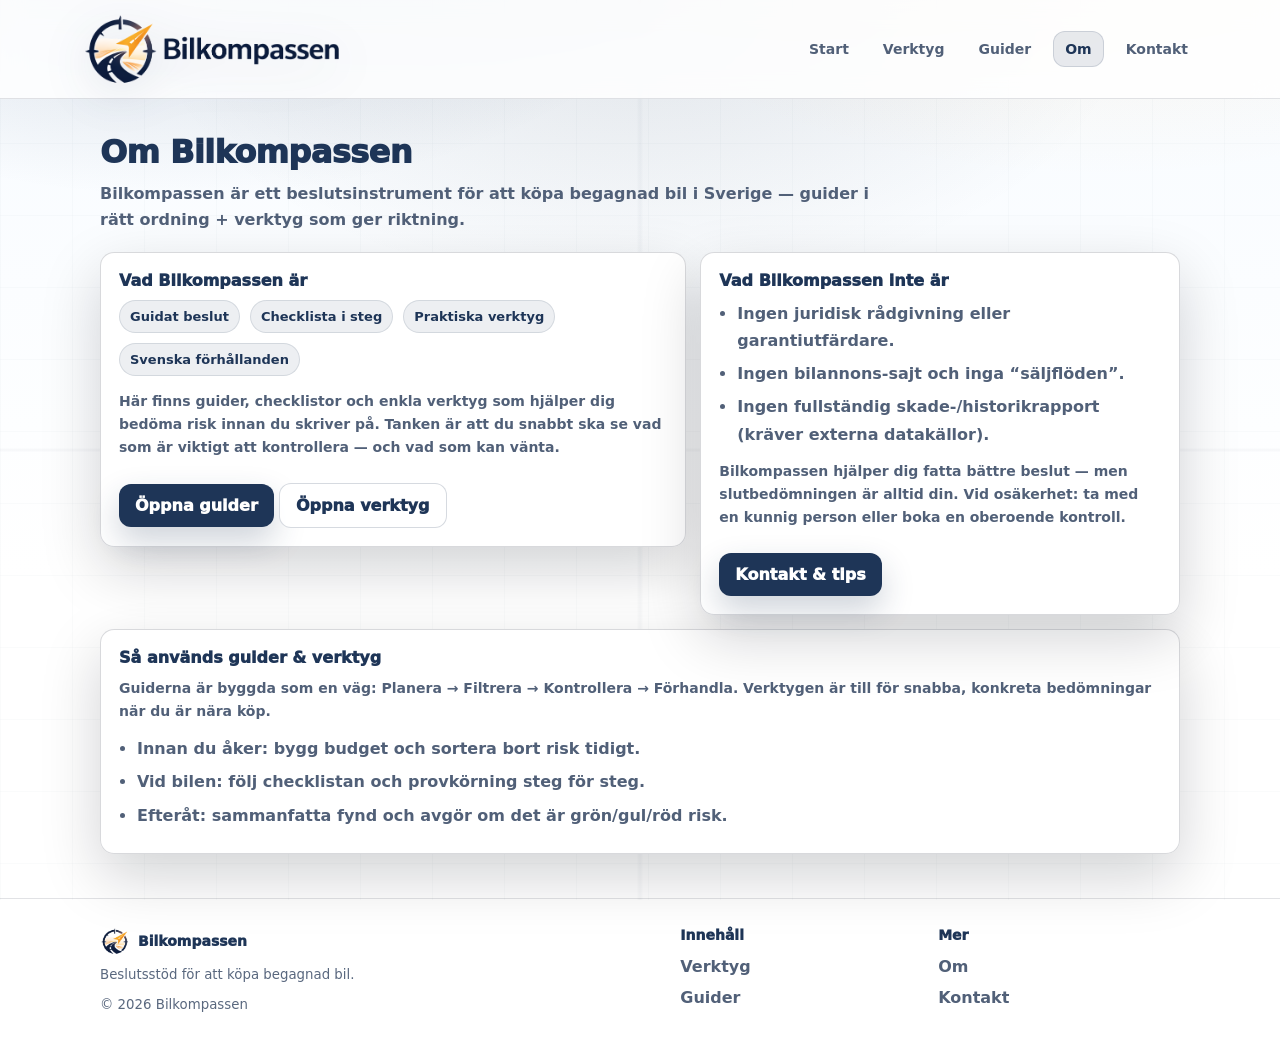
==== commit 5fe489d1: "Update about.html" ====
--- a/about.html
+++ b/about.html
@@ -11,14 +11,11 @@
   <link rel="manifest" href="/site.webmanifest">
   <meta name="theme-color" content="#1E3557">
 
-  <!-- Global theme -->
   <link rel="stylesheet" href="styles.css">
   <script src="app.js" defer></script>
 </head>
 
 <body>
-
-  <!-- Shared header (app.js handles mobile + aria-current) -->
   <header class="site-header">
     <div class="container header-inner">
       <a href="index.html" class="logo-wrap" aria-label="Bilkompassen – Start">
@@ -53,29 +50,23 @@
     <div class="container">
       <h1 class="page-title">Om Bilkompassen</h1>
       <p class="lead">
-        Bilkompassen är beslutsstöd för dig som ska köpa begagnad bil i Sverige — byggt för att göra rätt kontroller i rätt ordning.
+        Bilkompassen är ett beslutsinstrument för att köpa begagnad bil i Sverige — guider i rätt ordning + verktyg som ger riktning.
       </p>
 
       <div class="grid-2">
         <section class="card">
           <h2>Vad Bilkompassen är</h2>
-          <div class="pill-row" aria-label="Nyckelpunkter">
+          <div class="pill-row">
             <span class="pill">Guidat beslut</span>
             <span class="pill">Checklista i steg</span>
             <span class="pill">Praktiska verktyg</span>
             <span class="pill">Svenska förhållanden</span>
           </div>
-
           <p>
             Här finns guider, checklistor och enkla verktyg som hjälper dig bedöma risk innan du skriver på.
-            Tanken är att du snabbt ska kunna se vad som är viktigt att kontrollera — och vad som kan vänta.
+            Tanken är att du snabbt ska se vad som är viktigt att kontrollera — och vad som kan vänta.
           </p>
-
-          <p>
-            Börja gärna med guiderna (Steg 1–4) och gå sedan till verktygen när du står vid bilen.
-          </p>
-
-          <a class="btn" href="guider.html">Gå till guider (Steg 1–4)</a>
+          <a class="btn" href="guider.html">Öppna guider</a>
           <a class="btn-ghost" href="verktyg.html">Öppna verktyg</a>
         </section>
 
@@ -84,15 +75,13 @@
           <ul>
             <li>Ingen juridisk rådgivning eller garantiutfärdare.</li>
             <li>Ingen bilannons-sajt och inga “säljflöden”.</li>
-            <li>Ingen fullständig skade-/historikrapport (det kräver externa datakällor).</li>
+            <li>Ingen fullständig skade-/historikrapport (kräver externa datakällor).</li>
           </ul>
-
           <p style="margin-top:12px">
-            Bilkompassen ska hjälpa dig fatta bättre beslut — men slutbedömningen är alltid din. Vid osäkerhet:
-            ta med en kunnig person eller boka en oberoende kontroll.
+            Bilkompassen hjälper dig fatta bättre beslut — men slutbedömningen är alltid din.
+            Vid osäkerhet: ta med en kunnig person eller boka en oberoende kontroll.
           </p>
-
-          <a class="btn" href="contact.html">Kontakt & tipsa om guide</a>
+          <a class="btn" href="contact.html">Kontakt & tips</a>
         </aside>
       </div>
 
@@ -100,18 +89,17 @@
         <h2>Så används guider & verktyg</h2>
         <p>
           Guiderna är byggda som en väg: <strong>Planera → Filtrera → Kontrollera → Förhandla</strong>.
-          Verktygen är till för att göra snabba, konkreta bedömningar när du är nära köp.
+          Verktygen är till för snabba, konkreta bedömningar när du är nära köp.
         </p>
         <ul>
-          <li><strong>Innan du åker:</strong> använd budgetguiden och checklistan för att undvika fel biltyp.</li>
-          <li><strong>Vid bilen:</strong> följ “Köpchecklista” och “Provkörning” steg för steg.</li>
+          <li><strong>Innan du åker:</strong> bygg budget och sortera bort risk tidigt.</li>
+          <li><strong>Vid bilen:</strong> följ checklistan och provkörning steg för steg.</li>
           <li><strong>Efteråt:</strong> sammanfatta fynd och avgör om det är grön/gul/röd risk.</li>
         </ul>
       </section>
     </div>
   </main>
 
-  <!-- Shared product footer -->
   <footer class="footer">
     <div class="container footer-grid">
       <div>
@@ -125,22 +113,16 @@
 
       <div>
         <h4>Innehåll</h4>
+        <a href="verktyg.html">Verktyg</a>
         <a href="guider.html">Guider</a>
-        <a href="verktyg.html">Verktyg</a>
       </div>
 
       <div>
-        <h4>Kontakt</h4>
-        <a href="contact.html">Kontakt & tips</a>
+        <h4>Mer</h4>
+        <a href="about.html">Om</a>
+        <a href="contact.html">Kontakt</a>
       </div>
     </div>
   </footer>
-
-  <!-- Keep year fallback (app.js may also do it; safe to have) -->
-  <script>
-    const yearEl = document.getElementById("year");
-    if (yearEl) yearEl.textContent = new Date().getFullYear();
-  </script>
-
 </body>
 </html>
--- a/styles.css
+++ b/styles.css
@@ -5,58 +5,78 @@
   --brand:#1E3557;
   --accent:#E6A23C;
 
-  --bg0:#f8fbff;
-  --bg1:#ffffff;
-
-  /* softer borders */
-  --line:rgba(15,23,42,.08);
-  --card:rgba(255,255,255,.92);
+  --line:rgba(15,23,42,.12);
+  --line2:rgba(15,23,42,.16);
+
+  --radius:16px;
+  --radius2:14px;
 
   --shadow: 0 18px 55px rgba(10,18,32,.10);
-  --shadow-sm: 0 10px 26px rgba(10,18,32,.08);
-
-  /* a bit more modern */
-  --radius:18px;
-  --radius-sm:14px;
+  --shadow2: 0 22px 60px rgba(5,10,20,.18);
+  --shadow3: 0 10px 30px rgba(5,10,20,.14);
 }
 
 *{ box-sizing:border-box; }
-html,body{ height:100%; }
 
 body{
   margin:0;
-  font-family: system-ui, -apple-system, Segoe UI, Arial;
+  font-family: system-ui,-apple-system,Segoe UI,Arial;
   color:var(--ink);
   background:
-    radial-gradient(900px 420px at 15% -10%, rgba(30,53,87,.12), transparent 60%),
-    radial-gradient(900px 420px at 85% -10%, rgba(230,162,60,.10), transparent 60%),
-    linear-gradient(180deg, var(--bg0) 0%, var(--bg1) 50%);
+    radial-gradient(900px 520px at 14% -12%, rgba(30,53,87,.22), transparent 62%),
+    radial-gradient(920px 520px at 86% -14%, rgba(230,162,60,.14), transparent 62%),
+    radial-gradient(780px 460px at 50% 0%, rgba(10,18,32,.10), transparent 64%),
+    linear-gradient(180deg, #f7fbff 0%, #ffffff 55%);
 }
 
 .container{ max-width:1120px; margin:0 auto; padding:0 20px; }
 
-/* HEADER */
+/* ===== Instrument overlay: crosshair + grid ===== */
+.page{ position:relative; padding:34px 0 44px; }
+.page::before{
+  content:"";
+  position:fixed; inset:0;
+  pointer-events:none;
+  background:
+    linear-gradient(90deg, transparent 49.75%, rgba(30,53,87,.07) 50%, transparent 50.25%),
+    linear-gradient(0deg, transparent 49.75%, rgba(30,53,87,.07) 50%, transparent 50.25%),
+    linear-gradient(90deg, rgba(30,53,87,.04) 1px, transparent 1px),
+    linear-gradient(0deg, rgba(30,53,87,.04) 1px, transparent 1px);
+  background-size: 100% 100%, 100% 100%, 72px 72px, 72px 72px;
+  opacity:.52;
+  z-index:0;
+}
+.page > .container{ position:relative; z-index:1; }
+
+.page-title{
+  margin:0 0 10px;
+  color:var(--brand);
+  font-weight:1000;
+  letter-spacing:-.6px;
+  font-size:32px;
+}
+.lead{
+  margin:0 0 18px;
+  color:var(--muted);
+  line-height:1.65;
+  font-weight:650;
+  max-width: 72ch;
+}
+
+/* ===== Header ===== */
 .site-header{
   position:sticky; top:0; z-index:50;
-
-  /* slightly darker / more premium glass */
-  background:rgba(255,255,255,.72);
-  backdrop-filter:saturate(170%) blur(14px);
-
+  background:rgba(255,255,255,.86);
+  backdrop-filter:saturate(160%) blur(12px);
   border-bottom:1px solid var(--line);
-
-  /* subtle brand accent */
-  border-top:3px solid rgba(230,162,60,.35);
-}
-
+}
 .header-inner{
   display:flex; align-items:center; justify-content:space-between;
   padding:10px 0; gap:14px;
 }
-
-.logo-wrap{ display:flex; align-items:center; text-decoration:none; gap:10px; }
+.logo-wrap{ display:flex; align-items:center; text-decoration:none; }
 .logo-img{
-  height:72px; width:auto; display:block;
+  height:78px; width:auto; display:block;
   filter: drop-shadow(0 10px 24px rgba(30,53,87,.12));
 }
 
@@ -64,226 +84,222 @@
 .nav a{
   text-decoration:none;
   color:var(--muted);
-  font-weight:800;
+  font-weight:850;
   font-size:14px;
   padding:10px 12px;
   border-radius:12px;
-  transition: background .15s ease, color .15s ease, transform .15s ease;
+  transition:.15s ease;
 }
 .nav a:hover{
   background: rgba(30,53,87,.08);
-  color: var(--brand);
+  color:var(--brand);
   transform: translateY(-1px);
 }
 .nav a[aria-current="page"]{
   background: rgba(30,53,87,.10);
   color: var(--brand);
-}
-
-/* Burger */
+  box-shadow: inset 0 0 0 1px rgba(30,53,87,.14);
+}
+
 .burger{
   display:none;
   border:1px solid var(--line);
   background:#fff;
-  border-radius: var(--radius-sm);
+  border-radius:14px;
   padding:10px 12px;
   cursor:pointer;
-  box-shadow: var(--shadow-sm);
+  box-shadow: var(--shadow3);
 }
 .burger-lines{ display:flex; flex-direction:column; gap:5px; }
-.burger-lines span{
-  width:22px; height:2px; background:var(--brand); border-radius:2px; display:block;
-}
-
-/* Mobile menu */
+.burger-lines span{ width:22px; height:2px; background:var(--brand); border-radius:2px; display:block; }
+
 .mobile-nav{
   display:none;
   border-top:1px solid var(--line);
   background:#fff;
 }
 .mobile-nav.open{ display:block; }
-
 .mobile-nav-inner{ padding:12px 0; display:flex; flex-direction:column; gap:6px; }
 .mobile-nav a{
-  text-decoration:none;
+  text-decoration:none; color:var(--muted); font-weight:900;
+  padding:12px 12px; border-radius:14px;
+}
+.mobile-nav a:hover{ background:rgba(30,53,87,.08); color:var(--brand); }
+.mobile-nav a[aria-current="page"]{
+  background: rgba(30,53,87,.10);
+  color: var(--brand);
+  box-shadow: inset 0 0 0 1px rgba(30,53,87,.14);
+}
+
+/* ===== Panels / Cards ===== */
+.grid-2{ display:grid; grid-template-columns: 1.1fr .9fr; gap:14px; align-items:start; }
+.grid-3{ display:grid; grid-template-columns: repeat(3, 1fr); gap:14px; }
+
+.card{
+  background: rgba(255,255,255,.94);
+  border:1px solid var(--line2);
+  border-radius: var(--radius2);
+  padding:18px;
+  box-shadow: var(--shadow2);
+}
+.card h2{
+  margin:0 0 10px;
+  color:var(--brand);
+  font-size:16px;
+  font-weight:1000;
+}
+.card p{
+  margin:0 0 12px;
   color:var(--muted);
-  font-weight:900;
-  padding:12px 12px;
-  border-radius: var(--radius-sm);
-}
-.mobile-nav a:hover{ background:rgba(30,53,87,.08); color:var(--brand); }
-
-/* HERO */
-.hero{ padding:48px 0 20px; }
-.hero-grid{
-  display:grid;
-  grid-template-columns: 1.15fr .85fr;
-  gap:18px;
-  align-items:stretch;
-}
-.hero-card{
-  background: linear-gradient(180deg, rgba(255,255,255,.92) 0%, #ffffff 100%);
-  border:1px solid var(--line);
-  border-radius: var(--radius);
-  padding:26px;
-  box-shadow: var(--shadow);
-  position:relative;
-  overflow:hidden;
-}
-.hero-card:before{
-  content:"";
-  position:absolute; inset:-2px;
-  background:
-    radial-gradient(500px 180px at 25% 0%, rgba(30,53,87,.12), transparent 60%),
-    radial-gradient(500px 180px at 75% 0%, rgba(230,162,60,.10), transparent 60%);
-  pointer-events:none;
-}
-.hero-card > *{ position:relative; }
-
-.hero h1{
-  margin:0 0 12px;
-  font-size:46px;
-  line-height:1.05;
-  letter-spacing:-.8px;
-  color:var(--brand);
-}
-.hero p{
-  margin:0 0 16px;
-  color:var(--muted);
-  font-size:18px;
   line-height:1.65;
   font-weight:650;
-}
-
-.cta{ display:flex; gap:10px; flex-wrap:wrap; margin-top:8px; }
+  font-size:14px;
+}
+.card p:last-child{ margin-bottom:0; }
+
+.pill-row{ display:flex; flex-wrap:wrap; gap:10px; margin:10px 0 14px; }
+.pill{
+  font-size:13px;
+  font-weight:900;
+  color:var(--brand);
+  background: rgba(30,53,87,.08);
+  border:1px solid rgba(30,53,87,.12);
+  padding:8px 10px;
+  border-radius:999px;
+}
+
+ul{ margin:10px 0 0; padding-left:18px; line-height:1.7; color:var(--muted); font-weight:650; }
+li{ margin:6px 0; }
+
+/* ===== Buttons ===== */
 .btn{
-  display:inline-flex; align-items:center; justify-content:center;
+  display:inline-flex; align-items:center; justify-content:center; gap:10px;
+  margin-top:12px;
   padding:12px 16px;
   background: var(--brand);
   color:#fff;
   text-decoration:none;
-  border-radius: var(--radius-sm);
+  border-radius:12px;
   font-weight:950;
-  box-shadow: 0 16px 34px rgba(30,53,87,.22);
+  box-shadow: 0 14px 32px rgba(30,53,87,.22);
   transition: transform .15s ease;
+  border:none;
+  cursor:pointer;
 }
 .btn:hover{ transform: translateY(-1px); }
 
 .btn-ghost{
-  display:inline-flex; align-items:center; justify-content:center;
+  display:inline-flex; align-items:center; justify-content:center; gap:10px;
+  margin-top:12px;
   padding:12px 16px;
-  background: rgba(255,255,255,.85);
+  background: rgba(255,255,255,.92);
   color: var(--brand);
   text-decoration:none;
-  border-radius: var(--radius-sm);
+  border-radius:12px;
   font-weight:950;
   border:1px solid rgba(30,53,87,.18);
 }
 
-.side-card{
-  background: rgba(255,255,255,.88);
-  border:1px solid var(--line);
-  border-radius: var(--radius);
-  padding:22px;
-  box-shadow: var(--shadow);
-}
-.side-title{ margin:0 0 10px; color:var(--brand); font-weight:1000; font-size:15px; }
-.side-list{ margin:0; padding-left:18px; color:var(--muted); line-height:1.7; font-weight:650; font-size:14px; }
-
-/* SECTIONS */
-.section{ padding:14px 0 46px; }
-.section-title{
-  margin:0 0 14px;
-  color:var(--brand);
-  font-size:18px;
-  font-weight:1000;
-  letter-spacing:-.2px;
-}
-.grid-3{ display:grid; grid-template-columns: repeat(3, 1fr); gap:14px; }
-.card{
-  background: var(--card);
-  border:1px solid var(--line);
-  border-radius: var(--radius);
-  padding:18px;
-  box-shadow: 0 18px 50px rgba(10,18,32,.09);
-}
-.card h3{ margin:0 0 6px; color:var(--brand); font-size:16px; }
-.card p{ margin:0; color:var(--muted); line-height:1.65; font-weight:650; font-size:14px; }
-
-/* FOOTER (product footer, no "Sidor") */
-.footer{
-  border-top:1px solid var(--line);
-  background: rgba(255,255,255,.86);
-  padding:20px 0;
-}
-.footer-inner{
+/* ===== Inputs ===== */
+.label{ font-size:12px; font-weight:900; color:var(--muted); margin:10px 0 6px; }
+.input{
+  width:100%;
+  max-width:520px;
+  padding:12px 12px;
+  font-size:15px;
+  border:1px solid rgba(15,23,42,.14);
+  border-radius:14px;
+  outline:none;
+  background:#fff;
+}
+textarea.input{ min-height:120px; resize:vertical; }
+.input:focus{ border-color: rgba(30,53,87,.35); box-shadow:0 0 0 4px rgba(30,53,87,.10); }
+
+.helper{ margin:10px 0 0; color:var(--muted); font-weight:650; font-size:13px; line-height:1.6; }
+
+/* ===== Accordion ===== */
+.accordion{ display:flex; flex-direction:column; gap:10px; }
+.acc-item{
+  border:1px solid rgba(15,23,42,.14);
+  border-radius: 14px;
+  overflow:hidden;
+  background: rgba(255,255,255,.94);
+  box-shadow: var(--shadow3);
+}
+.acc-btn{
+  width:100%;
+  text-align:left;
+  padding:14px 16px;
+  font-weight:1000;
+  color: var(--brand);
+  background: transparent;
+  border:none;
+  cursor:pointer;
   display:flex;
   align-items:center;
   justify-content:space-between;
-  gap:12px;
-  flex-wrap:wrap;
-}
-.footer-brand{
+  gap:10px;
+}
+.acc-btn span{ display:flex; align-items:center; gap:10px; }
+.acc-badge{
+  font-size:12px;
+  font-weight:1000;
+  color: var(--brand);
+  background: rgba(30,53,87,.08);
+  border:1px solid rgba(30,53,87,.12);
+  padding:6px 10px;
+  border-radius:999px;
+}
+.acc-icon{
+  width:30px; height:30px;
+  border-radius:10px;
+  display:inline-flex; align-items:center; justify-content:center;
+  background: rgba(30,53,87,.08);
+  border:1px solid rgba(30,53,87,.12);
+  font-weight:1000;
+}
+.acc-panel{
+  display:none;
+  padding:0 16px 16px;
+}
+.acc-item.open .acc-panel{ display:block; }
+.acc-panel .pill-row{ margin-top:6px; }
+
+/* ===== Compass ===== */
+.compass-wrap{
+  width:100%;
   display:flex;
   align-items:center;
-  gap:10px;
-}
-.footer-logo{
-  width:28px;
-  height:28px;
-  display:block;
-}
-.footer-text strong{
-  display:block;
-  font-weight:1000;
-  color:var(--brand);
-  font-size:14px;
-  line-height:1.1;
-}
-.footer-text small{
-  display:block;
-  color:var(--muted);
-  font-weight:650;
-  line-height:1.35;
-}
-.footer-links{
-  display:flex;
-  gap:10px;
-  flex-wrap:wrap;
-}
-.footer a{
-  color:var(--muted);
-  text-decoration:none;
-  font-weight:900;
-  padding:8px 10px;
-  border-radius:12px;
-}
-.footer a:hover{
-  color:var(--brand);
-  background:rgba(30,53,87,.08);
-}
-.footer-meta{
-  width:100%;
-  display:flex;
-  justify-content:space-between;
-  gap:12px;
-  flex-wrap:wrap;
-  margin-top:10px;
-  color:var(--muted);
-  font-weight:650;
-  font-size:12.5px;
-}
-
-/* RESPONSIVE */
+  justify-content:center;
+  padding: 6px 0;
+}
+#compassSvg{
+  width:min(520px, 100%);
+  height:auto;
+  filter: drop-shadow(0 22px 50px rgba(10,18,32,.14));
+}
+
+/* ===== Footer ===== */
+.footer{
+  border-top:1px solid var(--line);
+  background: rgba(255,255,255,.92);
+  padding:28px 0;
+}
+.footer-grid{ display:grid; grid-template-columns: 1.4fr .6fr .6fr; gap:16px; }
+.footer h4{ margin:0 0 8px; color:var(--brand); font-size:14px; font-weight:1000; }
+.footer a{ color:var(--muted); text-decoration:none; font-weight:900; display:block; padding:6px 0; }
+.footer a:hover{ color:var(--brand); }
+.footer small{ display:block; margin-top:10px; opacity:.95; line-height:1.55; color:var(--muted); }
+
+@media (max-width: 920px){
+  .grid-2{ grid-template-columns:1fr; }
+  .grid-3{ grid-template-columns:1fr; }
+}
 @media (max-width: 860px){
-  .hero-grid{ grid-template-columns:1fr; }
-  .grid-3{ grid-template-columns:1fr; }
   .nav{ display:none; }
   .burger{ display:inline-flex; }
-  .logo-img{ height:66px; }
-  .hero h1{ font-size:40px; }
+  .logo-img{ height:72px; }
 }
 @media (max-width: 420px){
-  .logo-img{ height:62px; }
-  .hero h1{ font-size:36px; }
-}
+  .logo-img{ height:68px; }
+}
